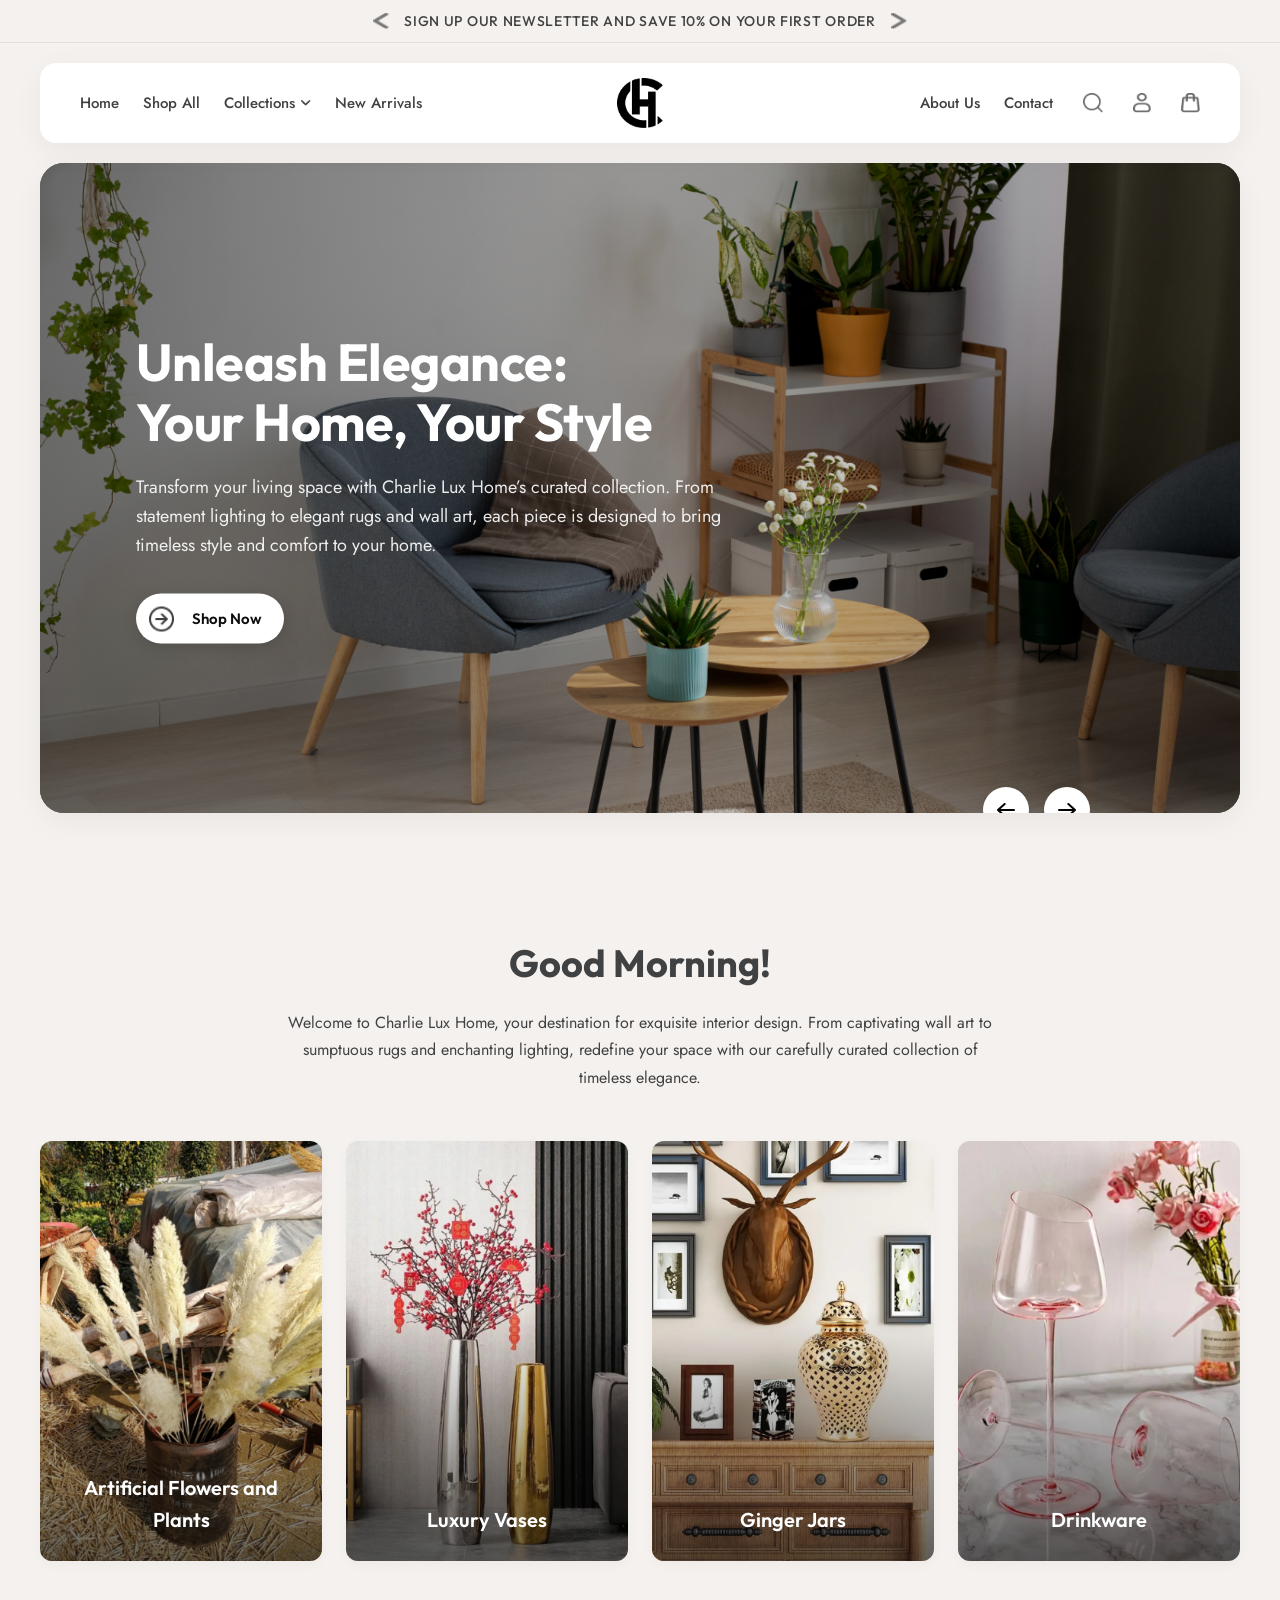
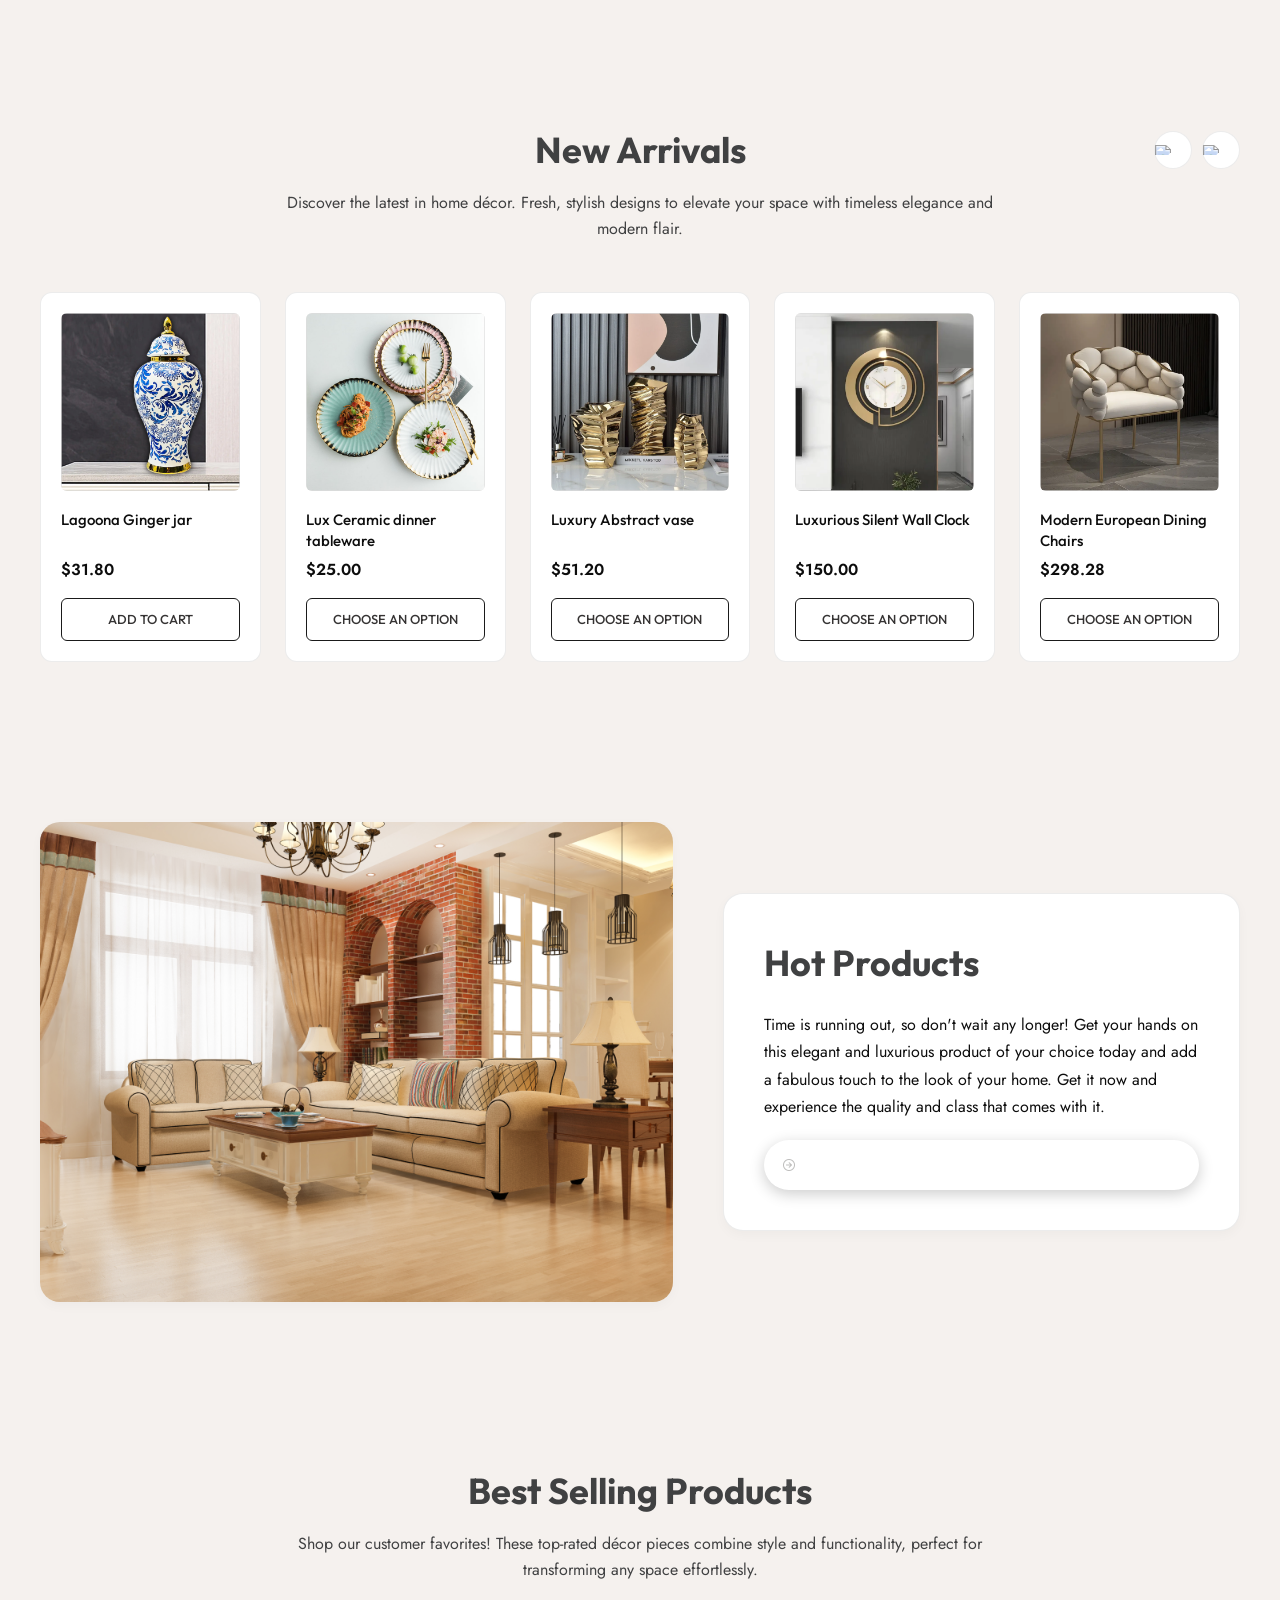
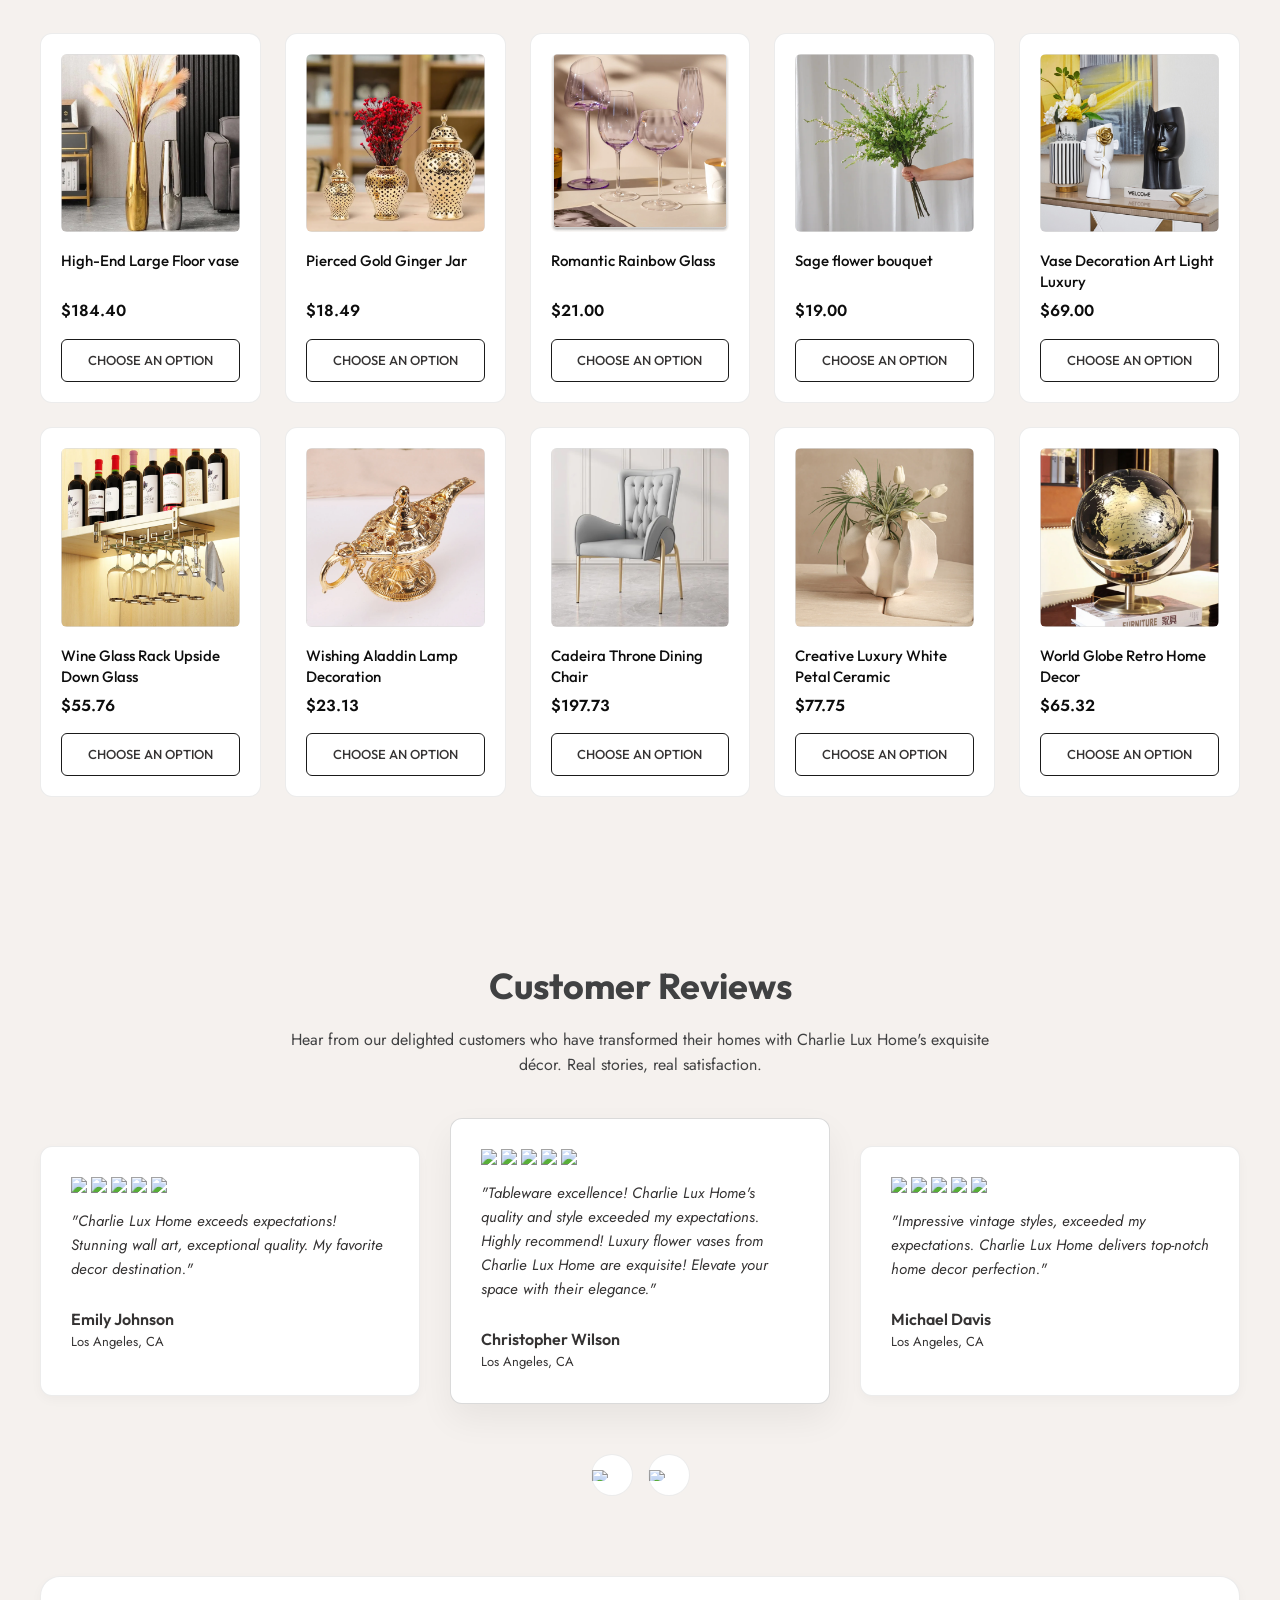
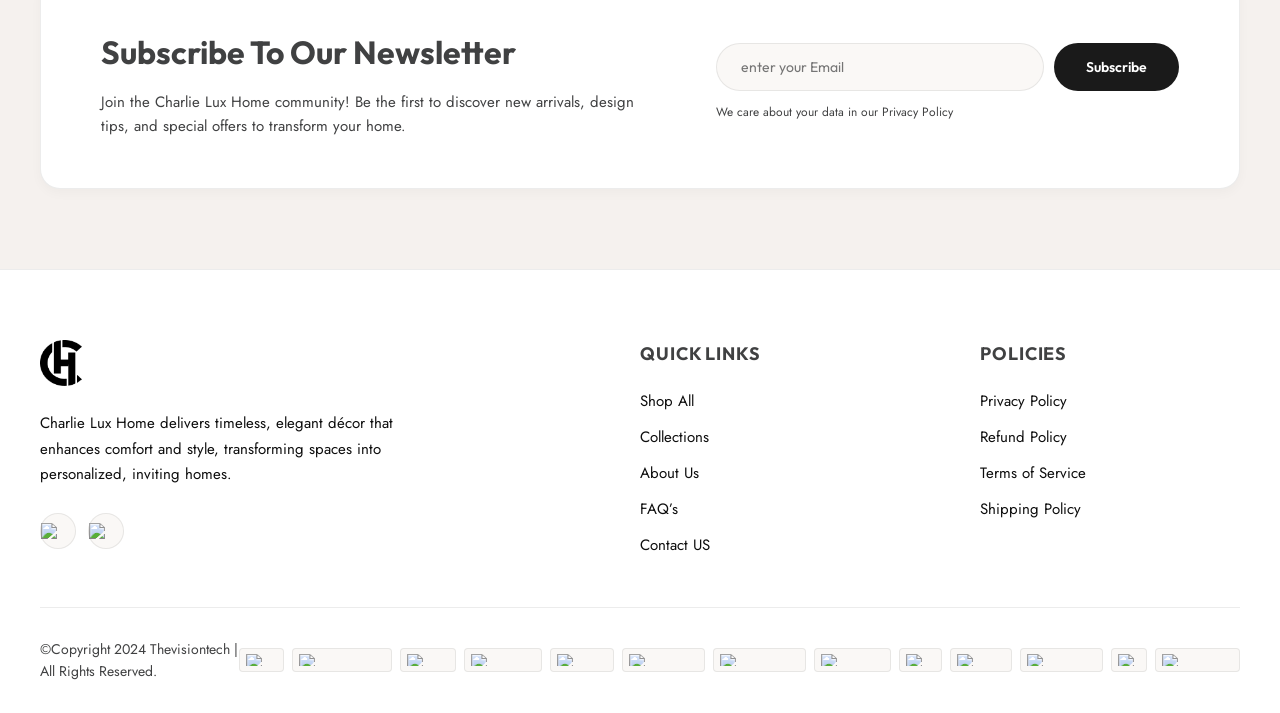
==== index.html @ 60080d9c "rename homepage.html to index.html" ====
<!DOCTYPE html>
<html lang="en">
<head>
  <meta charset="UTF-8">
  <meta name="viewport" content="width=device-width, initial-scale=1.0">
  <meta name="description" content="Charlie Lux Home - Timeless, elegant home decor to enhance your comfort and style.">
  <title>Charlie Lux Home | Timeless & Elegant Decor</title>
  <link rel="stylesheet" href="styles.css">
</head>
<body>

<div class="homepage-1">
  
  <!-- 1. Announcement Bar -->
  <div class="announcement-bar-462" id="announcement-bar">
    <div class="row-463">
      <img src="images/left.png" class="vector-464" alt="Left Arrow" />
      <p class="text-465"><span class="text-rgb-64-65-66">Sign up our newsletter and save 10% on your first order</span></p>
      <img src="images/right.png" class="vector-466" alt="Right Arrow" />
    </div>
  </div>

  <!-- 2. Header Navigation -->
  <header class="header-434" id="main-header">
    <div class="row-436">
      
      <!-- Mobile menu toggle button -->
      <div class="mobile-menu-toggle">☰</div>

      <!-- Left Navigation Menu -->
      <nav class="navigation-437">
        <p class="text-438"><span class="text-rgb-64-65-66">Home</span></p>
        <p class="text-439"><span class="text-rgb-64-65-66">Shop All</span></p>
        <div class="locator-440">
          <p class="text-441"><span class="text-rgb-64-65-66">Collections</span></p>
          <img src="images/down.png" class="vector-442" alt="Dropdown Arrow" />
        </div>
        <p class="text-443"><span class="text-rgb-64-65-66">New Arrivals</span></p>
      </nav>

      <!-- Center Logo -->
      <div class="logo-444">
        <img src="images/Logo.png" class="vector-logo" alt="Charlie Lux Home Logo" />
      </div>

      <!-- Right Navigation & Icons -->
      <div class="header-right-450">
        <nav class="navigation-459">
          <p class="text-461"><span class="text-rgb-64-65-66">About Us</span></p>
          <p class="text-460"><span class="text-rgb-64-65-66">Contact</span></p>
        </nav>
        <div class="search-451">
          <img src="images/Search.png" class="vector-stroke-452" alt="Search" />
        </div>
        <div class="account-453">
          <img src="images/account.png" class="vector-454" alt="Account" />
        </div>
        <div class="cart-456">
          <img src="images/Cart.png" class="vector-457" alt="Cart" />
        </div>
      </div>
      
    </div>
  </header>

  <!-- 3. Slideshow / Hero Banner -->
  <section class="slideshow-406" id="hero-banner">
    <div class="carousel-track">
      
      <!-- Slide 1 -->
      <div class="carousel-slide active">
        <img src="images/node-408.png" class="node-408" alt="Interior Design with Photo Frames and Nice Chairs" />
        <div class="node-409"></div>
        <div class="heading-421">
          <h1 class="text-422"><span class="text-white">Unleash Elegance:<br>Your Home, Your Style</span></h1>
          <p class="text-423"><span class="text-white">Transform your living space with Charlie Lux Home’s curated collection. From statement lighting to elegant rugs and wall art, each piece is designed to bring timeless style and comfort to your home.</span></p>
          <div class="property-1-default">
            <div class="group-4-426">
              <div class="group-3-429">
                <img src="images/circular-arrow.png" alt="Arrow" />
              </div>
              <span class="btn-text">Shop Now</span>
            </div>
          </div>
        </div>
      </div>

      <!-- Slide 2 -->
      <div class="carousel-slide">
        <img src="images/untitled-2-483.png" class="node-408" alt="Luxurious Drinkware Collection" />
        <div class="node-409"></div>
        <div class="heading-421">
          <h1 class="text-422"><span class="text-white">Elevate Every Sip:<br>Luxurious Drinkware Collection</span></h1>
          <p class="text-423"><span class="text-white">Discover our stunning glassware collection, designed to add a touch of sophistication to any occasion. Perfect for entertaining or everyday indulgence, make every moment unforgettable with our polished, elegant pieces.</span></p>
          <div class="property-1-default">
            <div class="group-4-426">
              <div class="group-3-429">
                <img src="images/circular-arrow.png" alt="Arrow" />
              </div>
              <span class="btn-text">Shop Now</span>
            </div>
          </div>
        </div>
      </div>

      <!-- Slide 3 -->
      <div class="carousel-slide">
        <img src="images/untitled-1-498.png" class="node-408" alt="Raising Homes, Exceeding Expectations" />
        <div class="node-409"></div>
        <div class="heading-421">
          <h1 class="text-422"><span class="text-white">Raising Homes,<br>Exceeding Expectations</span></h1>
          <p class="text-423"><span class="text-white">At Charlie Lux Home, we offer more than just décor. Our curated pieces bring elegance, comfort, and style to every corner of your home, elevating spaces beyond expectations.</span></p>
          <div class="property-1-default">
            <div class="group-4-426">
              <div class="group-3-429">
                <img src="images/circular-arrow.png" alt="Arrow" />
              </div>
              <span class="btn-text">Shop Now</span>
            </div>
          </div>
        </div>
      </div>

    </div>

    <!-- Navigation Arrows -->
    <div class="arrows-410">
      <div class="left-arrow-411" id="hero-prev">
        <img src="images/left-arrow.svg" alt="Previous Slide" />
      </div>
      <div class="right-arrow-416" id="hero-next">
        <img src="images/right-arrow.svg" alt="Next Slide" />
      </div>
    </div>
  </section>

  <!-- 4. Welcome Section & Categories Grid -->
  <section class="welcome-381" id="categories">
    <div class="heading-403">
      <h2 class="text-404"><span class="text-rgb-64-65-66">Good Morning!</span></h2>
      <p class="text-405"><span class="text-rgb-64-65-66">Welcome to Charlie Lux Home, your destination for exquisite interior design. From captivating wall art to sumptuous rugs and enchanting lighting, redefine your space with our carefully curated collection of timeless elegance.</span></p>
    </div>
    
    <div class="row-382">
      <!-- Category 1 -->
      <div class="collection-1-383">
        <div class="image-384">
          <img src="images/1807489815372-385.png" class="1807489815372-385" alt="Artificial Flowers and Plants" />
          <div class="1807489815372-386"></div>
        </div>
        <p class="text-387"><span class="text-white">Artificial Flowers and Plants</span></p>
      </div>
      
      <!-- Category 2 -->
      <div class="collection-2-388">
        <div class="image-389">
          <img src="images/node-390.png" class="node-390" alt="Luxury Vases" />
          <div class="1807489815372-391"></div>
        </div>
        <p class="text-392"><span class="text-white">Luxury Vases</span></p>
      </div>
      
      <!-- Category 3 -->
      <div class="collection-3-393">
        <div class="image-394">
          <img src="images/node-395.png" class="node-395" alt="Ginger Jars" />
          <div class="1807489815372-396"></div>
        </div>
        <p class="text-397"><span class="text-white">Ginger Jars</span></p>
      </div>
      
      <!-- Category 4 -->
      <div class="collection-4-398">
        <div class="image-399">
          <img src="images/node-400.png" class="node-400" alt="Drinkware" />
          <div class="1807489815372-401"></div>
        </div>
        <p class="text-402"><span class="text-white">Drinkware</span></p>
      </div>
    </div>
  </section>

  <!-- 5. New Arrivals Section -->
  <section class="featured-collections-320" id="new-arrivals">
    <div class="heading-378">
      <h2 class="text-379"><span class="text-rgb-64-65-66">New Arrivals</span></h2>
      <p class="text-380"><span class="text-rgb-64-65-66">Discover the latest in home décor. Fresh, stylish designs to elevate your space with timeless elegance and modern flair.</span></p>
    </div>
    
    <div class="arrows-367">
      <div class="left-arrow-368">
        <img src="images/vector-371.svg" class="vector-371" alt="Prev" />
      </div>
      <div class="right-arrow-373">
        <img src="images/vector-376.svg" class="vector-376" alt="Next" />
      </div>
    </div>

    <div class="row-321">
      <!-- Product 1 -->
      <div class="products-1-322">
        <div class="image-324">
          <img src="images/node-325.png" class="node-325" alt="Lagoona Ginger jar" />
        </div>
        <div class="prod-details">
          <p class="text-326"><span class="text-rgb-13-13-13">Lagoona Ginger jar</span></p>
          <p class="text-327"><span class="text-rgb-13-13-13">$31.80</span></p>
        </div>
        <div class="view-all-button-328">
          <p class="text-330"><span class="text-rgb-53-51-51">Add To Cart</span></p>
        </div>
      </div>

      <!-- Product 2 -->
      <div class="products-2-331">
        <div class="image-333">
          <img src="images/node-334.png" class="node-334" alt="Lux Ceramic dinner tableware" />
        </div>
        <div class="prod-details">
          <p class="text-335"><span class="text-rgb-13-13-13">Lux Ceramic dinner tableware</span></p>
          <p class="text-336"><span class="text-rgb-13-13-13">$25.00</span></p>
        </div>
        <div class="view-all-button-337">
          <p class="text-339"><span class="text-rgb-53-51-51">Choose an option</span></p>
        </div>
      </div>

      <!-- Product 3 -->
      <div class="products-3-340">
        <div class="image-342">
          <img src="images/node-343.png" class="node-343" alt="Luxury Abstract vase" />
        </div>
        <div class="prod-details">
          <p class="text-344"><span class="text-rgb-13-13-13">Luxury Abstract vase</span></p>
          <p class="text-345"><span class="text-rgb-13-13-13">$51.20</span></p>
        </div>
        <div class="view-all-button-346">
          <p class="text-348"><span class="text-rgb-53-51-51">Choose an option</span></p>
        </div>
      </div>

      <!-- Product 4 -->
      <div class="products-4-349">
        <div class="image-351">
          <img src="images/node-352.png" class="node-352" alt="Luxurious Silent Wall Clock" />
        </div>
        <div class="prod-details">
          <p class="text-353"><span class="text-rgb-13-13-13">Luxurious Silent Wall Clock</span></p>
          <p class="text-354"><span class="text-rgb-13-13-13">$150.00</span></p>
        </div>
        <div class="view-all-button-355">
          <p class="text-357"><span class="text-rgb-53-51-51">Choose an option</span></p>
        </div>
      </div>

      <!-- Product 5 -->
      <div class="products-5-358">
        <div class="image-360">
          <img src="images/node-361.png" class="node-361" alt="Modern European Dining Chairs" />
        </div>
        <div class="prod-details">
          <p class="text-362"><span class="text-rgb-13-13-13">Modern European Dining Chairs</span></p>
          <p class="text-363"><span class="text-rgb-13-13-13">$298.28</span></p>
        </div>
        <div class="view-all-button-364">
          <p class="text-366"><span class="text-rgb-53-51-51">Choose an option</span></p>
        </div>
      </div>
    </div>
  </section>

  <!-- 6. Hot Products Section -->
  <section class="hot-products-302" id="hot-products">
    <div class="mask-group-303">
      <img src="images/node-304.png" class="node-304" alt="Modern Dining Room Living Room with Retro Armchair" />
    </div>
    <div class="text-305">
      <div class="row-307">
        <h2 class="text-309"><span class="text-rgb-64-65-66">Hot Products</span></h2>
        <p class="text-308"><span class="text-black">Time is running out, so don't wait any longer! Get your hands on this elegant and luxurious product of your choice today and add a fabulous touch to the look of your home. Get it now and experience the quality and class that comes with it.</span></p>
        <div class="property-1-default">
          <div class="group-4-312">
            <div class="group-3-315">
              <img src="images/circular-arrow.png" alt="Arrow" />
            </div>
            <span class="btn-text">Buy Now</span>
          </div>
        </div>
      </div>
    </div>
  </section>

  <!-- 7. Best Selling Products Section -->
  <section class="featured-collections-207" id="best-sellers">
    <div class="heading-299">
      <h2 class="text-300"><span class="text-rgb-64-65-66">Best Selling Products</span></h2>
      <p class="text-301"><span class="text-rgb-64-65-66">Shop our customer favorites! These top-rated décor pieces combine style and functionality, perfect for transforming any space effortlessly.</span></p>
    </div>
    
    <div class="row-208">
      <!-- Product 1 -->
      <div class="products-1-209">
        <div class="image-211">
          <img src="images/node-212.png" class="node-212" alt="High-End Large Floor vase" />
        </div>
        <div class="prod-details">
          <p class="text-213"><span class="text-rgb-13-13-13">High-End Large Floor vase</span></p>
          <p class="text-214"><span class="text-rgb-13-13-13">$184.40</span></p>
        </div>
        <div class="view-all-button-215">
          <p class="text-217"><span class="text-rgb-53-51-51">Choose an option</span></p>
        </div>
      </div>

      <!-- Product 2 -->
      <div class="products-2-218">
        <div class="image-220">
          <img src="images/node-221.png" class="node-221" alt="Pierced Gold Ginger Jar" />
        </div>
        <div class="prod-details">
          <p class="text-222"><span class="text-rgb-13-13-13">Pierced Gold Ginger Jar</span></p>
          <p class="text-223"><span class="text-rgb-13-13-13">$18.49</span></p>
        </div>
        <div class="view-all-button-224">
          <p class="text-226"><span class="text-rgb-53-51-51">Choose an option</span></p>
        </div>
      </div>

      <!-- Product 3 -->
      <div class="products-3-227">
        <div class="image-229">
          <img src="images/node-230.png" class="node-230" alt="Romantic Rainbow Glass" />
        </div>
        <div class="prod-details">
          <p class="text-231"><span class="text-rgb-13-13-13">Romantic Rainbow Glass</span></p>
          <p class="text-232"><span class="text-rgb-13-13-13">$21.00</span></p>
        </div>
        <div class="view-all-button-233">
          <p class="text-235"><span class="text-rgb-53-51-51">Choose an option</span></p>
        </div>
      </div>

      <!-- Product 4 -->
      <div class="products-4-236">
        <div class="image-238">
          <img src="images/node-239.png" class="node-239" alt="Sage flower bouquet" />
        </div>
        <div class="prod-details">
          <p class="text-240"><span class="text-rgb-13-13-13">Sage flower bouquet</span></p>
          <p class="text-241"><span class="text-rgb-13-13-13">$19.00</span></p>
        </div>
        <div class="view-all-button-242">
          <p class="text-244"><span class="text-rgb-53-51-51">Choose an option</span></p>
        </div>
      </div>

      <!-- Product 5 -->
      <div class="products-5-245">
        <div class="image-247">
          <img src="images/2919796450014-248.png" class="2919796450014-248" alt="Vase Decoration Art Light Luxury" />
        </div>
        <div class="prod-details">
          <p class="text-249"><span class="text-rgb-13-13-13">Vase Decoration Art Light Luxury</span></p>
          <p class="text-250"><span class="text-rgb-13-13-13">$69.00</span></p>
        </div>
        <div class="view-all-button-251">
          <p class="text-253"><span class="text-rgb-53-51-51">Choose an option</span></p>
        </div>
      </div>

      <!-- Product 6 -->
      <div class="products-6-254">
        <div class="image-256">
          <img src="images/node-257.png" class="node-257" alt="Wine Glass Rack Upside Down Glass" />
        </div>
        <div class="prod-details">
          <p class="text-258"><span class="text-rgb-13-13-13">Wine Glass Rack Upside Down Glass</span></p>
          <p class="text-259"><span class="text-rgb-13-13-13">$55.76</span></p>
        </div>
        <div class="view-all-button-260">
          <p class="text-262"><span class="text-rgb-53-51-51">Choose an option</span></p>
        </div>
      </div>

      <!-- Product 7 -->
      <div class="products-7-263">
        <div class="image-265">
          <img src="images/node-266.png" class="node-266" alt="Wishing Aladdin Lamp Decoration" />
        </div>
        <div class="prod-details">
          <p class="text-267"><span class="text-rgb-13-13-13">Wishing Aladdin Lamp Decoration</span></p>
          <p class="text-268"><span class="text-rgb-13-13-13">$23.13</span></p>
        </div>
        <div class="view-all-button-269">
          <p class="text-271"><span class="text-rgb-53-51-51">Choose an option</span></p>
        </div>
      </div>

      <!-- Product 8 -->
      <div class="products-8-272">
        <div class="image-274">
          <img src="images/node-275.png" class="node-275" alt="Cadeira Throne Dining Chair" />
        </div>
        <div class="prod-details">
          <p class="text-276"><span class="text-rgb-13-13-13">Cadeira Throne Dining Chair</span></p>
          <p class="text-277"><span class="text-rgb-13-13-13">$197.73</span></p>
        </div>
        <div class="view-all-button-278">
          <p class="text-280"><span class="text-rgb-53-51-51">Choose an option</span></p>
        </div>
      </div>

      <!-- Product 9 -->
      <div class="products-9-281">
        <div class="image-283">
          <img src="images/node-284.png" class="node-284" alt="Creative Luxury White Petal Ceramic" />
        </div>
        <div class="prod-details">
          <p class="text-285"><span class="text-rgb-13-13-13">Creative Luxury White Petal Ceramic</span></p>
          <p class="text-286"><span class="text-rgb-13-13-13">$77.75</span></p>
        </div>
        <div class="view-all-button-287">
          <p class="text-289"><span class="text-rgb-53-51-51">Choose an option</span></p>
        </div>
      </div>

      <!-- Product 10 -->
      <div class="products-10-290">
        <div class="image-292">
          <img src="images/node-293.png" class="node-293" alt="World Globe Retro Home Decor" />
        </div>
        <div class="prod-details">
          <p class="text-294"><span class="text-rgb-13-13-13">World Globe Retro Home Decor</span></p>
          <p class="text-295"><span class="text-rgb-13-13-13">$65.32</span></p>
        </div>
        <div class="view-all-button-296">
          <p class="text-298"><span class="text-rgb-53-51-51">Choose an option</span></p>
        </div>
      </div>
    </div>
  </section>

  <!-- 8. Customer Reviews Section -->
  <section class="reviews-150" id="reviews">
    <div class="heading-204">
      <h2 class="text-205"><span class="text-rgb-64-65-66">Customer Reviews</span></h2>
      <p class="text-206"><span class="text-rgb-64-65-66">Hear from our delighted customers who have transformed their homes with Charlie Lux Home's exquisite décor. Real stories, real satisfaction.</span></p>
    </div>
    
    <div class="row-151">
      <!-- Review 1 -->
      <div class="review-1-152">
        <div class="content-154">
          <div class="star-159">
            <img src="images/vector-160.svg" class="vector-160" alt="Star" />
            <img src="images/vector-161.svg" class="vector-161" alt="Star" />
            <img src="images/vector-162.svg" class="vector-162" alt="Star" />
            <img src="images/vector-163.svg" class="vector-163" alt="Star" />
            <img src="images/vector-164.svg" class="vector-164" alt="Star" />
          </div>
          <p class="text-158"><span class="text-rgb-53-51-51">"Charlie Lux Home exceeds expectations! Stunning wall art, exceptional quality. My favorite decor destination."</span></p>
          <div class="author-155">
            <p class="text-156"><span class="text-rgb-53-51-51">Emily Johnson</span></p>
            <p class="text-157"><span class="text-rgb-53-51-51">Los Angeles, CA</span></p>
          </div>
        </div>
      </div>

      <!-- Review 2 (Middle Featured Review Card) -->
      <div class="review-2-179">
        <div class="content-181">
          <div class="star-187">
            <img src="images/vector-188.svg" class="vector-188" alt="Star" />
            <img src="images/vector-189.svg" class="vector-189" alt="Star" />
            <img src="images/vector-190.svg" class="vector-190" alt="Star" />
            <img src="images/vector-191.svg" class="vector-191" alt="Star" />
            <img src="images/vector-192.svg" class="vector-192" alt="Star" />
          </div>
          <p class="text-182"><span class="text-rgb-53-51-51">"Tableware excellence! Charlie Lux Home's quality and style exceeded my expectations. Highly recommend! Luxury flower vases from Charlie Lux Home are exquisite! Elevate your space with their elegance."</span></p>
          <div class="author-184">
            <p class="text-185"><span class="text-rgb-53-51-51">Christopher Wilson</span></p>
            <p class="text-186"><span class="text-rgb-53-51-51">Los Angeles, CA</span></p>
          </div>
        </div>
      </div>

      <!-- Review 3 -->
      <div class="review-3-165">
        <div class="content-167">
          <div class="star-172">
            <img src="images/vector-173.svg" class="vector-173" alt="Star" />
            <img src="images/vector-174.svg" class="vector-174" alt="Star" />
            <img src="images/vector-175.svg" class="vector-175" alt="Star" />
            <img src="images/vector-176.svg" class="vector-176" alt="Star" />
            <img src="images/vector-177.svg" class="vector-177" alt="Star" />
          </div>
          <p class="text-171"><span class="text-rgb-53-51-51">"Impressive vintage styles, exceeded my expectations. Charlie Lux Home delivers top-notch home decor perfection."</span></p>
          <div class="author-168">
            <p class="text-169"><span class="text-rgb-53-51-51">Michael Davis</span></p>
            <p class="text-170"><span class="text-rgb-53-51-51">Los Angeles, CA</span></p>
          </div>
        </div>
      </div>
    </div>
    
    <div class="arrow-193">
      <div class="left-arrow-194">
        <img src="images/vector-197.svg" class="vector-197" alt="Prev" />
      </div>
      <div class="right-arrow-199">
        <img src="images/vector-202.svg" class="vector-202" alt="Next" />
      </div>
    </div>
  </section>

  <!-- 9. Newsletter Section -->
  <section class="newsletter-129" id="newsletter">
    <div class="subscrbe-131">
      <div class="text-132">
        <h2 class="text-133"><span class="text-rgb-64-65-66">Subscribe To Our Newsletter</span></h2>
        <p class="text-134"><span class="text-rgb-64-65-66">Join the Charlie Lux Home community! Be the first to discover new arrivals, design tips, and special offers to transform your home.</span></p>
      </div>
      <div class="email-135">
        <form class="email-135-inputs" action="#" method="POST" onsubmit="event.preventDefault(); alert('Subscribed successfully!');">
          <input type="email" placeholder="enter your Email" class="newsletter-input-field" required />
          <button type="submit" class="newsletter-submit-btn">Subscribe</button>
        </form>
        <p class="text-149"><span class="text-rgb-64-65-66">We care about your data in our Privacy Policy</span></p>
      </div>
    </div>
  </section>

  <!-- 10. Footer Section -->
  <footer class="footer-2" id="footer">
    
    <!-- Top Footer row -->
    <div class="row-95">
      
      <!-- Company Branding info -->
      <div class="company-111">
        <div class="logo-123">
          <img src="images/Logo.png" class="vector-logo" alt="Charlie Lux Home Logo" />
        </div>
        <p class="text-122"><span class="text-rgb-13-13-13">Charlie Lux Home delivers timeless, elegant décor that enhances comfort and style, transforming spaces into personalized, inviting homes.</span></p>
        <div class="social-media-112">
          <div class="facebook-113">
            <img src="images/vector-115.svg" class="vector-115" alt="Facebook" />
          </div>
          <div class="instagram-116">
            <img src="images/vector-119.svg" class="vector-119" alt="Instagram" />
          </div>
        </div>
      </div>
      
      <!-- Quick Links Column -->
      <div class="quick-links-96">
        <h3 class="text-103"><span class="text-rgb-64-65-66">Quick Links</span></h3>
        <div class="links-97">
          <p class="text-98"><span class="text-rgb-13-13-13">Shop All</span></p>
          <p class="text-99"><span class="text-rgb-13-13-13">Collections</span></p>
          <p class="text-100"><span class="text-rgb-13-13-13">About Us</span></p>
          <p class="text-101"><span class="text-rgb-13-13-13">FAQ’s</span></p>
          <p class="text-102"><span class="text-rgb-13-13-13">Contact US</span></p>
        </div>
      </div>
      
      <!-- Policies Column -->
      <div class="policies-104">
        <h3 class="text-110"><span class="text-rgb-64-65-66">Policies</span></h3>
        <div class="links-105">
          <p class="text-106"><span class="text-rgb-13-13-13">Privacy Policy</span></p>
          <p class="text-107"><span class="text-rgb-13-13-13">Refund Policy</span></p>
          <p class="text-108"><span class="text-rgb-13-13-13">Terms of Service</span></p>
          <p class="text-109"><span class="text-rgb-13-13-13">Shipping Policy</span></p>
        </div>
      </div>
      
    </div>
    
    <!-- Bottom footer row (copyright & payment methods) -->
    <div class="footer-bottom-4">
      <p class="text-6"><span class="text-rgb-64-65-66">©Copyright 2024 Thevisiontech | All Rights Reserved.</span></p>
      
      <div class="payment-7">
        <div class="frame-8">
          <img src="images/vector-10.svg" class="vector-10" alt="Visa" />
        </div>
        <div class="frame-13">
          <img src="images/vector-14.svg" class="vector-14" alt="MasterCard" />
        </div>
        <div class="frame-24">
          <img src="images/vector-25.svg" class="vector-25" alt="Amex" />
        </div>
        <div class="frame-28">
          <img src="images/vector-30.svg" class="vector-30" alt="Discover" />
        </div>
        <div class="frame-34">
          <img src="images/vector-35.svg" class="vector-35" alt="PayPal" />
        </div>
        <div class="frame-43">
          <img src="images/vector-44.svg" class="vector-44" alt="ApplePay" />
        </div>
        <div class="frame-53">
          <img src="images/vector-54.svg" class="vector-54" alt="GooglePay" />
        </div>
        <div class="frame-61">
          <img src="images/vector-64.svg" class="vector-64" alt="ShopPay" />
        </div>
        <div class="frame-70">
          <img src="images/vector-71.svg" class="vector-71" alt="JCB" />
        </div>
        <div class="frame-76">
          <img src="images/vector-77.svg" class="vector-77" alt="Diners" />
        </div>
        <div class="frame-82">
          <img src="images/vector-83.svg" class="vector-83" alt="UnionPay" />
        </div>
        <div class="frame-86">
          <img src="images/vector-88.svg" class="vector-88" alt="Elo" />
        </div>
        <div class="frame-91">
          <img src="images/vector-92.svg" class="vector-92" alt="Hipercard" />
        </div>
      </div>
    </div>
    
  </footer>

</div>

<script>
  document.addEventListener('DOMContentLoaded', () => {
    // Hero Slideshow Carousel
    const slides = document.querySelectorAll('.carousel-slide');
    const prevBtn = document.getElementById('hero-prev');
    const nextBtn = document.getElementById('hero-next');
    let currentSlide = 0;
    let autoPlayInterval;

    function showSlide(index) {
      slides.forEach((slide, i) => {
        if (i === index) {
          slide.classList.add('active');
        } else {
          slide.classList.remove('active');
        }
      });
      currentSlide = index;
    }

    function nextSlide() {
      const nextIndex = (currentSlide + 1) % slides.length;
      showSlide(nextIndex);
    }

    function prevSlide() {
      const prevIndex = (currentSlide - 1 + slides.length) % slides.length;
      showSlide(prevIndex);
    }

    if (prevBtn && nextBtn && slides.length > 0) {
      prevBtn.addEventListener('click', () => {
        prevSlide();
        resetAutoplay();
      });

      nextBtn.addEventListener('click', () => {
        nextSlide();
        resetAutoplay();
      });

      function startAutoplay() {
        autoPlayInterval = setInterval(nextSlide, 6000);
      }

      function resetAutoplay() {
        clearInterval(autoPlayInterval);
        startAutoplay();
      }

      // Initialize
      showSlide(0);
      startAutoplay();
    }
  });
</script>

</body>
</html>
---- styles.css ----
/* ==========================================================================
   Charlie Lux Home - Stylesheet
   ========================================================================== */

/* Load fonts from Google Fonts */
@import url('https://fonts.googleapis.com/css2?family=Jost:wght@300;400;500;600;700&family=Outfit:wght@300;400;500;600;700;800&family=Poppins:wght@300;400;500;600;700&display=swap');

:root {
  /* Fonts */
  --font-jost: "Jost", sans-serif;
  --font-outfit: "Outfit", sans-serif;
  --font-poppins: "Poppins", sans-serif;
  
  /* Color Palette */
  --color-bg: #F5F1EE;          /* Warm neutral beige page background */
  --color-card-bg: #FFFFFF;     /* White card backgrounds */
  --color-charcoal: #404142;    /* Dark gray for body text */
  --color-black: #0D0D0D;       /* Pure dark for main headings */
  --color-muted: #646566;       /* Gray for subheadings and secondary info */
  --color-accent: #1A1A1A;      /* Primary interactive elements color */
  --color-gold: #F4B804;        /* Star rating gold */
  
  /* Borders and Shadows */
  --border-radius-sm: 6px;
  --border-radius-md: 12px;
  --border-radius-lg: 20px;
  --box-shadow-subtle: 0 4px 12px rgba(0, 0, 0, 0.03);
  --box-shadow-hover: 0 12px 30px rgba(0, 0, 0, 0.08);
  --border-color: rgba(13, 13, 13, 0.08);
  
  /* Transitions */
  --transition-smooth: all 0.3s cubic-bezier(0.25, 0.8, 0.25, 1);
}

/* CSS Reset */
* {
  margin: 0;
  padding: 0;
  box-sizing: border-box;
}

body {
  width: 100%;
  min-height: 100vh;
  background-color: var(--color-bg);
  color: var(--color-charcoal);
  font-family: var(--font-outfit);
  overflow-x: hidden;
  line-height: 1.6;
  -webkit-font-smoothing: antialiased;
}

img {
  max-width: 100%;
  height: auto;
  display: block;
}

a {
  text-decoration: none;
  color: inherit;
  transition: var(--transition-smooth);
}

button, input {
  font-family: inherit;
  outline: none;
}

/* Typography Helper Classes */
.text-white { color: #FFFFFF; }
.text-black { color: var(--color-black); }
.text-rgb-64-65-66 { color: var(--color-charcoal); }
.text-rgb-13-13-13 { color: var(--color-black); }
.text-rgb-53-51-51 { color: #353333; }

/* Base Layout Wrapper */
.homepage-1 {
  width: 100%;
  display: flex;
  flex-direction: column;
}

/* ==========================================================================
   1. Announcement Bar
   ========================================================================== */
.announcement-bar-462 {
  background-color: var(--color-white);
  padding: 10px 20px;
  border-bottom: 1px solid var(--border-color);
}

.announcement-bar-462 .row-463 {
  max-width: 1440px;
  margin: 0 auto;
  display: flex;
  justify-content: center;
  align-items: center;
  gap: 15px;
}

.announcement-bar-462 img {
  width: 16px;
  height: 16px;
  cursor: pointer;
  opacity: 0.7;
  transition: var(--transition-smooth);
}

.announcement-bar-462 img:hover {
  opacity: 1;
}

.text-465 {
  font-family: var(--font-outfit);
  font-weight: 500;
  font-size: 14px;
  letter-spacing: 0.05em;
  text-transform: uppercase;
  text-align: center;
}

/* ==========================================================================
   2. Header Navigation
   ========================================================================== */
.header-434 {
  background-color: var(--color-card-bg);
  position: sticky;
  top: 20px;
  z-index: 100;
  box-shadow: 0 8px 30px rgba(0, 0, 0, 0.05);
  padding: 15px 40px;
  width: calc(100% - 80px);
  max-width: 1500px;
  margin: 20px auto;
  border-radius: 16px;
  border: none;
}

.header-434 .row-436 {
  max-width: 1440px;
  margin: 0 auto;
  display: flex;
  justify-content: space-between;
  align-items: center;
}

/* Left Navigation */
.navigation-437 {
  display: flex;
  align-items: center;
  gap: 24px;
  flex: 1;
}

.navigation-437 p, .navigation-459 p {
  font-family: var(--font-jost);
  font-size: 15px;
  font-weight: 500;
  color: var(--color-charcoal);
  cursor: pointer;
  position: relative;
  padding: 5px 0;
}

.navigation-437 p::after, .navigation-459 p::after {
  content: '';
  position: absolute;
  bottom: 0;
  left: 0;
  width: 0;
  height: 2px;
  background-color: var(--color-accent);
  transition: var(--transition-smooth);
}

.navigation-437 p:hover::after, .navigation-459 p:hover::after {
  width: 100%;
}

.locator-440 {
  display: flex;
  align-items: center;
  gap: 6px;
}

.locator-440 img {
  width: 10px;
  height: 6px;
}

/* Center Logo */
.logo-444 {
  display: flex;
  align-items: center;
  justify-content: center;
  flex: 1;
}

.logo-444 .vector-logo {
  height: 50px;
  width: auto;
  object-fit: contain;
}

/* Right Navigation & Icons */
.header-right-450 {
  display: flex;
  align-items: center;
  justify-content: flex-end;
  gap: 30px;
  flex: 1;
}

.navigation-459 {
  display: flex;
  align-items: center;
  gap: 24px;
}

.search-451, .account-453, .cart-456 {
  display: flex;
  align-items: center;
  cursor: pointer;
  transition: var(--transition-smooth);
}

.search-451 img, .account-453 img, .cart-456 img {
  height: 20px;
  opacity: 0.8;
  transition: var(--transition-smooth);
}

.search-451:hover img, .account-453:hover img, .cart-456:hover img {
  opacity: 1;
  transform: scale(1.08);
}

/* Mobile Toggle (hidden on desktop) */
.mobile-menu-toggle {
  display: none;
  font-size: 24px;
  cursor: pointer;
}

/* ==========================================================================
   3. Slideshow / Hero Banner
   ========================================================================== */
.slideshow-406 {
  width: calc(100% - 80px);
  max-width: 1500px;
  height: 650px;
  position: relative;
  background-color: var(--color-black);
  overflow: hidden;
  border-radius: 24px;
  margin: 0 auto 40px auto;
  box-shadow: 0 8px 30px rgba(0, 0, 0, 0.05);
}

.carousel-track {
  width: 100%;
  height: 100%;
  position: relative;
}

.carousel-slide {
  position: absolute;
  top: 0;
  left: 0;
  width: 100%;
  height: 100%;
  opacity: 0;
  visibility: hidden;
  transition: opacity 0.5s ease-in-out, visibility 0.5s ease-in-out;
  z-index: 1;
}

.carousel-slide.active {
  opacity: 1;
  visibility: visible;
  z-index: 2;
}

.carousel-slide img.node-408 {
  width: 100%;
  height: 100%;
  object-fit: cover;
  position: absolute;
  top: 0;
  left: 0;
}

/* Overlay Mask */
.carousel-slide .node-409 {
  position: absolute;
  top: 0;
  left: 0;
  width: 100%;
  height: 100%;
  background: linear-gradient(90deg, rgba(0,0,0,0.5) 0%, rgba(0,0,0,0.2) 60%, rgba(0,0,0,0.4) 100%);
  z-index: 2;
}

/* Banner Content */
.heading-421 {
  position: absolute;
  top: 50%;
  left: 8%;
  transform: translateY(-50%);
  z-index: 3;
  max-width: 620px;
  color: #FFFFFF;
}

.text-422 {
  font-family: var(--font-outfit);
  font-weight: 700;
  font-size: 52px;
  line-height: 1.15;
  margin-bottom: 20px;
  letter-spacing: -0.01em;
}

.text-423 {
  font-family: var(--font-jost);
  font-weight: 400;
  font-size: 18px;
  line-height: 1.6;
  opacity: 0.9;
  margin-bottom: 35px;
}

/* Primary Button Design */
.property-1-default {
  display: inline-block;
  cursor: pointer;
}

/* Shop Now Button (White theme, circular arrow on the left) */
.property-1-default .group-4-426 {
  background-color: var(--color-card-bg);
  color: var(--color-black);
  padding: 6px 22px 6px 6px;
  border-radius: 30px;
  font-family: var(--font-outfit);
  font-weight: 600;
  font-size: 15px;
  display: flex;
  align-items: center;
  gap: 12px;
  box-shadow: 0 4px 15px rgba(0, 0, 0, 0.15);
  transition: var(--transition-smooth);
}

.property-1-default .group-4-426:hover {
  background-color: var(--color-black);
  color: #FFFFFF;
  transform: translateY(-2px);
  box-shadow: 0 8px 20px rgba(0, 0, 0, 0.25);
}

.group-3-429 {
  width: 38px;
  height: 38px;
  border-radius: 50%;
  display: flex;
  align-items: center;
  justify-content: center;
  transition: var(--transition-smooth);
}

.property-1-default .group-4-426:hover .group-3-429 {
  background-color: var(--color-white);
}

.group-3-429 img {
  height: 25px;
  transition: var(--transition-smooth);
}

.property-1-default .group-4-426:hover .group-3-429 img {
  filter: invert(1);
}

/* Buy Now Button (Dark theme, circular arrow on the left) */
.property-1-default .group-4-312 {
  background-color: var(--color-dark);
  color: #FFFFFF;
  padding: 6px 22px 6px 6px;
  border-radius: 30px;
  font-family: var(--font-outfit);
  font-weight: 600;
  font-size: 15px;
  display: flex;
  align-items: center;
  gap: 12px;
  box-shadow: 0 4px 15px rgba(0, 0, 0, 0.2);
  transition: var(--transition-smooth);
}

.property-1-default .group-4-312:hover {
  background-color: var(--color-white);
  color: var(--color-dark);
  transform: translateY(-2px);
  box-shadow: 0 8px 20px rgba(0, 0, 0, 0.15);
}

.group-3-315 {
  width: 38px;
  height: 38px;
  border-radius: 50%;
  background-color: var(--color-white);
  display: flex;
  align-items: center;
  justify-content: center;
  transition: var(--transition-smooth);
}

.property-1-default .group-4-312:hover .group-3-315 {
  background-color: var(--color-dark);
}

.group-3-315 img {
  height: 12px;
  filter: invert(1);
  transition: var(--transition-smooth);
}

.property-1-default .group-4-312:hover .group-3-315 img {
  filter: none;
}

/* Hero Slideshow Arrows */
.arrows-410 {
  position: absolute;
  bottom: -20px;      /* distance from bottom */
  right: 150px;      /* distance from right */
  width: auto;
  height: auto;
  z-index: 100;

  display: flex;
  align-items: center;
  gap: 15px;
}

.left-arrow-411,
.right-arrow-416 {
  width: 46px;
  height: 46px;
  background-color: var(--color-card-bg);
  border-radius: 50%;
  display: flex;
  align-items: center;
  justify-content: center;
  cursor: pointer;
  box-shadow: 0 4px 12px rgba(0, 0, 0, 0.1);
  transition: var(--transition-smooth);
  pointer-events: auto;
}

/* Remove these offsets */
.left-arrow-411 {
  margin-left: 0;
}

.right-arrow-416 {
  margin-right: 0;
}

.left-arrow-411:hover,
.right-arrow-416:hover {
  background-color: var(--color-black);
  transform: scale(1.05);
}

.left-arrow-411 img,
.right-arrow-416 img {
  height: 14px;
  filter: invert(1);
  transition: var(--transition-smooth);
}

.left-arrow-411:hover img,
.right-arrow-416:hover img {
  filter: none;
}

/* ==========================================================================
   4. Welcome Section & Categories
   ========================================================================== */
.welcome-381 {
  max-width: 1440px;
  margin: 0 auto;
  padding: 80px 40px;
  width: 100%;
}

.heading-403 {
  text-align: center;
  max-width: 720px;
  margin: 0 auto 50px auto;
}

.text-404 {
  font-family: var(--font-outfit);
  font-weight: 700;
  font-size: 38px;
  color: var(--color-black);
  margin-bottom: 15px;
}

.text-405 {
  font-family: var(--font-jost);
  font-size: 16px;
  color: var(--color-muted);
  line-height: 1.7;
}

/* Categories Grid */
.row-382 {
  display: grid;
  grid-template-columns: repeat(4, 1fr);
  gap: 24px;
  width: 100%;
}

.collection-1-383, .collection-2-388, .collection-3-393, .collection-4-398 {
  position: relative;
  border-radius: var(--border-radius-md);
  overflow: hidden;
  height: 420px;
  cursor: pointer;
  box-shadow: var(--box-shadow-subtle);
  transition: var(--transition-smooth);
}

.collection-1-383:hover, .collection-2-388:hover, .collection-3-393:hover, .collection-4-398:hover {
  transform: translateY(-5px);
  box-shadow: var(--box-shadow-hover);
}

.image-384, .image-389, .image-394, .image-399 {
  width: 100%;
  height: 100%;
  position: relative;
}

.image-384 img, .image-389 img, .image-394 img, .image-399 img {
  width: 100%;
  height: 100%;
  object-fit: cover;
  transition: var(--transition-smooth);
}

.collection-1-383:hover img, .collection-2-388:hover img, .collection-3-393:hover img, .collection-4-398:hover img {
  transform: scale(1.05);
}

/* Overlay gradient for category card text legibility */
.image-384 div, .image-389 div, .image-394 div, .image-399 div {
  position: absolute;
  top: 0;
  left: 0;
  width: 100%;
  height: 100%;
  background: linear-gradient(180deg, rgba(0,0,0,0) 40%, rgba(0,0,0,0.6) 100%);
}

.text-387, .text-392, .text-397, .text-402 {
  position: absolute;
  bottom: 25px;
  left: 0;
  width: 100%;
  text-align: center;
  font-family: var(--font-outfit);
  font-weight: 600;
  font-size: 20px;
  z-index: 5;
  padding: 0 15px;
}

/* ==========================================================================
   5. General Product Card Design & Sections
   ========================================================================== */
.featured-collections-320, .featured-collections-207 {
  max-width: 1440px;
  margin: 0 auto;
  padding: 80px 40px;
  width: 100%;
  position: relative;
}

.heading-378, .heading-299 {
  text-align: center;
  max-width: 720px;
  margin: 0 auto 50px auto;
}

.text-379, .text-300 {
  font-family: var(--font-outfit);
  font-weight: 700;
  font-size: 36px;
  color: var(--color-black);
  margin-bottom: 12px;
}

.text-380, .text-301 {
  font-family: var(--font-jost);
  font-size: 16px;
  color: var(--color-muted);
}

/* Products Row & Grid layouts */
.row-321, .row-208 {
  display: grid;
  gap: 24px;
  width: 100%;
}

.row-321 {
  grid-template-columns: repeat(5, 1fr);
}

.row-208 {
  grid-template-columns: repeat(5, 1fr);
}

/* Product Card Styling */
[class^="products-"] {
  background-color: var(--color-card-bg);
  border-radius: var(--border-radius-md);
  border: 1px solid var(--border-color);
  padding: 20px;
  display: flex;
  flex-direction: column;
  justify-content: space-between;
  transition: var(--transition-smooth);
}

[class^="products-"]:hover {
  transform: translateY(-5px);
  box-shadow: var(--box-shadow-hover);
  border-color: rgba(13, 13, 13, 0.15);
}

.image-211, .image-220, .image-229, .image-238, .image-247, 
.image-256, .image-265, .image-274, .image-283, .image-292,
.image-324, .image-333, .image-342, .image-351, .image-360 {
  width: 100%;
  aspect-ratio: 1 / 1;
  display: flex;
  align-items: center;
  justify-content: center;
  margin-bottom: 18px;
  overflow: hidden;
  border-radius: var(--border-radius-sm);
  background-color: #FAF8F6;
}

[class^="products-"] img {
  max-height: 100%;
  width: auto;
  object-fit: contain;
  transition: var(--transition-smooth);
}

[class^="products-"]:hover img {
  transform: scale(1.05);
}

/* Title & Price */
.text-213, .text-222, .text-231, .text-240, .text-249,
.text-258, .text-267, .text-276, .text-285, .text-294,
.text-326, .text-335, .text-344, .text-353, .text-362 {
  font-family: var(--font-outfit);
  font-weight: 500;
  font-size: 15px;
  color: var(--color-black);
  margin-bottom: 6px;
  line-height: 1.4;
  height: 42px; /* Ensure 2 lines look balanced */
  display: -webkit-box;
  -webkit-line-clamp: 2;
  -webkit-box-orient: vertical;
  overflow: hidden;
}

.text-214, .text-223, .text-232, .text-241, .text-250,
.text-259, .text-268, .text-277, .text-286, .text-295,
.text-327, .text-336, .text-345, .text-354, .text-363 {
  font-family: var(--font-jost);
  font-weight: 600;
  font-size: 16px;
  color: var(--color-charcoal);
  margin-bottom: 15px;
}

/* Button styling inside cards */
.view-all-button-215, .view-all-button-224, .view-all-button-233, .view-all-button-242, 
.view-all-button-251, .view-all-button-260, .view-all-button-269, .view-all-button-278,
.view-all-button-287, .view-all-button-296, .view-all-button-328, .view-all-button-337,
.view-all-button-346, .view-all-button-355, .view-all-button-364 {
  width: 100%;
  cursor: pointer;
}

.view-all-button-215 p, .view-all-button-224 p, .view-all-button-233 p, .view-all-button-242 p,
.view-all-button-251 p, .view-all-button-260 p, .view-all-button-269 p, .view-all-button-278 p,
.view-all-button-287 p, .view-all-button-296 p, .view-all-button-328 p, .view-all-button-337 p,
.view-all-button-346 p, .view-all-button-355 p, .view-all-button-364 p {
  width: 100%;
  text-align: center;
  padding: 10px;
  font-family: var(--font-outfit);
  font-weight: 500;
  font-size: 13px;
  text-transform: uppercase;
  border-radius: var(--border-radius-sm);
  border: 1.5px solid var(--color-accent);
  background-color: transparent;
  color: var(--color-accent);
  transition: var(--transition-smooth);
}

[class^="products-"]:hover .view-all-button-215 p,
[class^="products-"]:hover .view-all-button-224 p,
[class^="products-"]:hover .view-all-button-233 p,
[class^="products-"]:hover .view-all-button-242 p,
[class^="products-"]:hover .view-all-button-251 p,
[class^="products-"]:hover .view-all-button-260 p,
[class^="products-"]:hover .view-all-button-269 p,
[class^="products-"]:hover .view-all-button-278 p,
[class^="products-"]:hover .view-all-button-287 p,
[class^="products-"]:hover .view-all-button-296 p,
[class^="products-"]:hover .view-all-button-328 p,
[class^="products-"]:hover .view-all-button-337 p,
[class^="products-"]:hover .view-all-button-346 p,
[class^="products-"]:hover .view-all-button-355 p,
[class^="products-"]:hover .view-all-button-364 p {
  background-color: var(--color-accent);
  color: #FFFFFF;
}

/* Slider Controls for New Arrivals */
.arrows-367 {
  position: absolute;
  top: 90px;
  right: 40px;
  display: flex;
  gap: 10px;
}

.arrows-367 .left-arrow-368, .arrows-367 .right-arrow-373 {
  width: 38px;
  height: 38px;
  border-radius: 50%;
  border: 1px solid var(--border-color);
  background-color: var(--color-card-bg);
  display: flex;
  align-items: center;
  justify-content: center;
  cursor: pointer;
  transition: var(--transition-smooth);
}

.arrows-367 .left-arrow-368:hover, .arrows-367 .right-arrow-373:hover {
  background-color: var(--color-accent);
  border-color: var(--color-accent);
}

.arrows-367 .left-arrow-368:hover img, .arrows-367 .right-arrow-373:hover img {
  filter: invert(1);
}

.arrows-367 img {
  height: 10px;
}

/* ==========================================================================
   6. Hot Products Section
   ========================================================================== */
.hot-products-302 {
  max-width: 1440px;
  margin: 0 auto;
  padding: 80px 40px;
  display: grid;
  grid-template-columns: 1.1fr 0.9fr;
  gap: 50px;
  align-items: center;
}

.mask-group-303 {
  width: 100%;
  height: 480px;
  overflow: hidden;
  border-radius: var(--border-radius-lg);
  box-shadow: var(--box-shadow-subtle);
}

.mask-group-303 img {
  width: 100%;
  height: 100%;
  object-fit: cover;
  transition: var(--transition-smooth);
}

.mask-group-303:hover img {
  transform: scale(1.03);
}

.text-305 {
  padding: 40px;
  background-color: var(--color-card-bg);
  border-radius: var(--border-radius-lg);
  border: 1px solid var(--border-color);
  box-shadow: var(--box-shadow-subtle);
}

.row-307 {
  display: flex;
  flex-direction: column;
  gap: 20px;
}

.text-309 {
  font-family: var(--font-outfit);
  font-weight: 700;
  font-size: 36px;
  color: var(--color-black);
}

.text-308 {
  font-family: var(--font-jost);
  font-size: 16px;
  color: var(--color-charcoal);
  line-height: 1.7;
}

/* ==========================================================================
   7. Customer Reviews
   ========================================================================== */
.reviews-150 {
  max-width: 1440px;
  margin: 0 auto;
  padding: 80px 40px;
  width: 100%;
  position: relative;
}

.heading-204 {
  text-align: center;
  max-width: 720px;
  margin: 0 auto 50px auto;
}

.text-205 {
  font-family: var(--font-outfit);
  font-weight: 700;
  font-size: 36px;
  color: var(--color-black);
  margin-bottom: 12px;
}

.text-206 {
  font-family: var(--font-jost);
  font-size: 16px;
  color: var(--color-muted);
}

.reviews-150 .row-151 {
  display: grid;
  grid-template-columns: repeat(3, 1fr);
  gap: 30px;
  align-items: center;
}

/* Review Cards */
.review-1-152, .review-3-165, .review-2-179 {
  background-color: var(--color-card-bg);
  border-radius: var(--border-radius-md);
  border: 1px solid var(--border-color);
  padding: 30px;
  min-height: 250px;
  display: flex;
  flex-direction: column;
  justify-content: space-between;
  box-shadow: var(--box-shadow-subtle);
  transition: var(--transition-smooth);
}

/* Elevate Middle Featured Review Card */
.review-2-179 {
  transform: translateY(-10px);
  border-color: rgba(13, 13, 13, 0.15);
  box-shadow: 0 15px 35px rgba(0,0,0,0.06);
}

.review-1-152:hover, .review-3-165:hover {
  transform: translateY(-5px);
  box-shadow: var(--box-shadow-hover);
}

.review-2-179:hover {
  transform: translateY(-15px);
  box-shadow: 0 20px 45px rgba(0,0,0,0.1);
}

.content-154, .content-167, .content-181 {
  display: flex;
  flex-direction: column;
  gap: 16px;
  height: 100%;
  justify-content: space-between;
}

.text-158, .text-171, .text-182, .text-183 {
  font-family: var(--font-jost);
  font-size: 15px;
  line-height: 1.6;
  color: var(--color-charcoal);
  font-style: italic;
}

/* Hide duplicate content nodes in review 2 */
.review-2-179 .text-183 {
  display: none;
}

.star-159, .star-172, .star-187 {
  display: flex;
  gap: 4px;
}

.star-159 img, .star-172 img, .star-187 img {
  width: 16px;
  height: 16px;
}

.author-155, .author-168, .author-184 {
  margin-top: 10px;
}

.text-156, .text-169, .text-185 {
  font-family: var(--font-outfit);
  font-weight: 600;
  font-size: 16px;
  color: var(--color-black);
}

.text-157, .text-170, .text-186 {
  font-family: var(--font-jost);
  font-size: 13px;
  color: var(--color-muted);
}

/* Review Navigation Arrows */
.reviews-150 .arrow-193 {
  display: flex;
  justify-content: center;
  gap: 15px;
  margin-top: 40px;
}

.left-arrow-194, .right-arrow-199 {
  width: 42px;
  height: 42px;
  border-radius: 50%;
  border: 1px solid var(--border-color);
  background-color: var(--color-card-bg);
  display: flex;
  align-items: center;
  justify-content: center;
  cursor: pointer;
  transition: var(--transition-smooth);
}

.left-arrow-194:hover, .right-arrow-199:hover {
  background-color: var(--color-accent);
  border-color: var(--color-accent);
}

.left-arrow-194:hover img, .right-arrow-199:hover img {
  filter: invert(1);
}

.left-arrow-194 img, .right-arrow-199 img {
  height: 11px;
}

/* ==========================================================================
   8. Newsletter Subscription Card
   ========================================================================== */
.newsletter-129 {
  max-width: 1440px;
  margin: 0 auto 80px auto;
  padding: 0 40px;
  width: 100%;
}

.subscrbe-131 {
  background-color: var(--color-card-bg);
  border-radius: var(--border-radius-lg);
  border: 1px solid var(--border-color);
  padding: 50px 60px;
  display: grid;
  grid-template-columns: 1.1fr 0.9fr;
  gap: 50px;
  align-items: center;
  box-shadow: var(--box-shadow-subtle);
}

.text-132 {
  display: flex;
  flex-direction: column;
  gap: 12px;
}

.text-133 {
  font-family: var(--font-outfit);
  font-weight: 700;
  font-size: 32px;
  color: var(--color-black);
}

.text-134 {
  font-family: var(--font-jost);
  font-size: 15px;
  color: var(--color-muted);
  line-height: 1.6;
}

/* Form block */
.email-135 {
  display: flex;
  flex-direction: column;
  gap: 12px;
  width: 100%;
}

.email-135-inputs {
  display: flex;
  width: 100%;
  gap: 10px;
}

/* Modern email input field styling */
.newsletter-input-field {
  flex: 1;
  background-color: #FAF8F6;
  border: 1px solid var(--border-color);
  border-radius: 30px;
  padding: 14px 24px;
  font-family: var(--font-outfit);
  font-size: 14px;
  color: var(--color-black);
  transition: var(--transition-smooth);
}

.newsletter-input-field:focus {
  background-color: #FFFFFF;
  border-color: var(--color-accent);
}

/* Subscribe button */
.newsletter-submit-btn {
  background-color: var(--color-accent);
  color: #FFFFFF;
  border: none;
  border-radius: 30px;
  padding: 14px 32px;
  font-family: var(--font-outfit);
  font-weight: 600;
  font-size: 14px;
  cursor: pointer;
  transition: var(--transition-smooth);
}

.newsletter-submit-btn:hover {
  background-color: var(--color-black);
  transform: translateY(-2px);
  box-shadow: 0 4px 12px rgba(0, 0, 0, 0.15);
}

.text-149 {
  font-family: var(--font-jost);
  font-size: 12px;
  color: var(--color-muted);
}

/* ==========================================================================
   9. Footer & Branding
   ========================================================================== */
.footer-2 {
  background-color: var(--color-card-bg);
  border-top: 1px solid var(--border-color);
  padding: 70px 40px 30px 40px;
  width: 100%;
}

.footer-2 .row-95 {
  max-width: 1440px;
  margin: 0 auto;
  display: grid;
  grid-template-columns: 2fr 1fr 1fr;
  gap: 80px;
  padding-bottom: 50px;
  border-bottom: 1px solid var(--border-color);
}

/* Footer Left Company Section */
.company-111 {
  display: flex;
  flex-direction: column;
  gap: 25px;
}

.logo-123 {
  display: flex;
  align-items: center;
}

.logo-123 .vector-logo {
  height: 46px;
  width: auto;
  object-fit: contain;
}

.text-122 {
  font-family: var(--font-jost);
  font-size: 15px;
  color: var(--color-muted);
  line-height: 1.7;
  max-width: 360px;
}

.social-media-112 {
  display: flex;
  gap: 12px;
}

.facebook-113, .instagram-116 {
  width: 36px;
  height: 36px;
  background-color: #FAF8F6;
  border: 1px solid var(--border-color);
  border-radius: 50%;
  display: flex;
  align-items: center;
  justify-content: center;
  cursor: pointer;
  transition: var(--transition-smooth);
}

.facebook-113:hover, .instagram-116:hover {
  background-color: var(--color-accent);
  border-color: var(--color-accent);
}

.facebook-113:hover img, .instagram-116:hover img {
  filter: invert(1);
}

.facebook-113 img, .instagram-116 img {
  height: 16px;
}

/* Quick Links & Policies Columns */
.quick-links-96, .policies-104 {
  display: flex;
  flex-direction: column;
  gap: 20px;
}

.text-103, .text-110 {
  font-family: var(--font-outfit);
  font-weight: 700;
  font-size: 18px;
  color: var(--color-black);
  text-transform: uppercase;
  letter-spacing: 0.05em;
}

.links-97, .links-105 {
  display: flex;
  flex-direction: column;
  gap: 12px;
}

.links-97 p, .links-105 p {
  font-family: var(--font-jost);
  font-size: 15px;
  color: var(--color-charcoal);
  cursor: pointer;
  transition: var(--transition-smooth);
}

.links-97 p:hover, .links-105 p:hover {
  color: var(--color-black);
  padding-left: 5px;
}

/* Footer bottom copyright bar */
.footer-bottom-4 {
  max-width: 1440px;
  margin: 30px auto 0 auto;
  display: flex;
  justify-content: space-between;
  align-items: center;
  width: 100%;
}

.text-6 {
  font-family: var(--font-jost);
  font-size: 14px;
  color: var(--color-muted);
}

.payment-7 {
  display: flex;
  align-items: center;
  gap: 8px;
}

.frame-8, .frame-13, .frame-24, .frame-28, .frame-34, .frame-43, .frame-53, .frame-61, .frame-70, .frame-76, .frame-82, .frame-86, .frame-91 {
  background-color: #FAF8F6;
  border: 1px solid var(--border-color);
  border-radius: 4px;
  padding: 4px 6px;
  height: 24px;
  display: flex;
  align-items: center;
  justify-content: center;
}

.payment-7 img {
  height: 12px;
}

/* ==========================================================================
   10. Responsive Media Queries
   ========================================================================== */

/* Standard Desktop (max-width: 1200px) */
@media (max-width: 1200px) {
  .row-321, .row-208 {
    grid-template-columns: repeat(4, 1fr);
  }
  
  /* Hide 5th product card to keep layout clean on medium screens */
  .row-321 > div:nth-child(5),
  .row-208 > div:nth-child(5),
  .row-208 > div:nth-child(10) {
    display: none;
  }
  
  .welcome-381, .featured-collections-320, .featured-collections-207, .hot-products-302, .reviews-150, .footer-2 {
    padding: 60px 30px;
  }
}

/* Tablet Layout (max-width: 992px) */
@media (max-width: 992px) {
  .navigation-437 {
    display: none; /* Hide header menus, use hamburger or simple layout */
  }
  
  .navigation-459 {
    display: none;
  }
  
  .mobile-menu-toggle {
    display: block;
    margin-right: 15px;
  }
  
  .header-434 {
    padding: 15px 24px;
    width: calc(100% - 40px);
    margin: 15px auto;
    border-radius: 12px;
    top: 15px;
  }
  
  .slideshow-406 {
    height: 500px;
    width: calc(100% - 40px);
    margin: 0 auto 30px auto;
    border-radius: 16px;
  }
  
  .left-arrow-411 {
    margin-left: -15px;
  }
  
  .right-arrow-416 {
    margin-right: -15px;
  }
  
  .text-422 {
    font-size: 38px;
  }
  
  .row-382 {
    grid-template-columns: repeat(2, 1fr);
  }
  
  .collection-1-383, .collection-2-388, .collection-3-393, .collection-4-398 {
    height: 320px;
  }
  
  .row-321, .row-208 {
    grid-template-columns: repeat(3, 1fr);
  }
  
  /* Hide extra product cards */
  .row-321 > div:nth-child(4),
  .row-208 > div:nth-child(4),
  .row-208 > div:nth-child(9) {
    display: none;
  }
  
  .hot-products-302 {
    grid-template-columns: 1fr;
    gap: 30px;
  }
  
  .mask-group-303 {
    height: 380px;
  }
  
  .reviews-150 .row-151 {
    grid-template-columns: 1fr;
    gap: 24px;
  }
  
  .review-2-179 {
    transform: none; /* Reset highlight scale on small screen stack */
  }
  
  .subscrbe-131 {
    grid-template-columns: 1fr;
    padding: 40px;
    gap: 30px;
  }
  
  .footer-2 .row-95 {
    grid-template-columns: 1fr 1fr;
    gap: 40px;
  }
}

/* Mobile Landscape & Portrait (max-width: 768px) */
@media (max-width: 768px) {
  .welcome-381, .featured-collections-320, .featured-collections-207, .hot-products-302, .reviews-150, .footer-2, .newsletter-129 {
    padding: 40px 20px;
  }
  
  .text-422 {
    font-size: 30px;
  }
  
  .text-423 {
    font-size: 15px;
    margin-bottom: 25px;
  }
  
  .header-434 {
    width: calc(100% - 32px);
    margin: 12px auto;
    top: 12px;
  }
  
  .slideshow-406 {
    height: 420px;
    width: calc(100% - 32px);
    margin: 0 auto 24px auto;
    border-radius: 12px;
  }
  
  .left-arrow-411 {
    margin-left: -8px;
  }
  
  .right-arrow-416 {
    margin-right: -8px;
  }
  
  .row-321, .row-208 {
    grid-template-columns: repeat(2, 1fr);
  }
  
  /* Hide 3rd product card to keep clean 2-column layout */
  .row-321 > div:nth-child(3),
  .row-208 > div:nth-child(3),
  .row-208 > div:nth-child(8) {
    display: none;
  }
  
  .footer-2 .row-95 {
    grid-template-columns: 1fr;
    gap: 40px;
  }
  
  .footer-bottom-4 {
    flex-direction: column;
    gap: 20px;
    text-align: center;
  }
}

/* Small Mobile (max-width: 480px) */
@media (max-width: 480px) {
  .row-382 {
    grid-template-columns: 1fr;
  }
  
  .collection-1-383, .collection-2-388, .collection-3-393, .collection-4-398 {
    height: 280px;
  }
  
  .row-321, .row-208 {
    grid-template-columns: 1fr;
  }
  
  /* Show all remaining products vertically stacked */
  .row-321 > div, .row-208 > div {
    display: flex !important;
  }
  
  .email-135-inputs {
    flex-direction: column;
  }
  
  .newsletter-submit-btn {
    width: 100%;
  }
  
  .text-422 {
    font-size: 26px;
  }
  
  .heading-421 {
    width: 84%;
    left: 8%;
  }
  
  .slideshow-406 {
    height: 360px;
  }
  
  .left-arrow-411 {
    margin-left: -4px;
  }
  
  .right-arrow-416 {
    margin-right: -4px;
  }
}
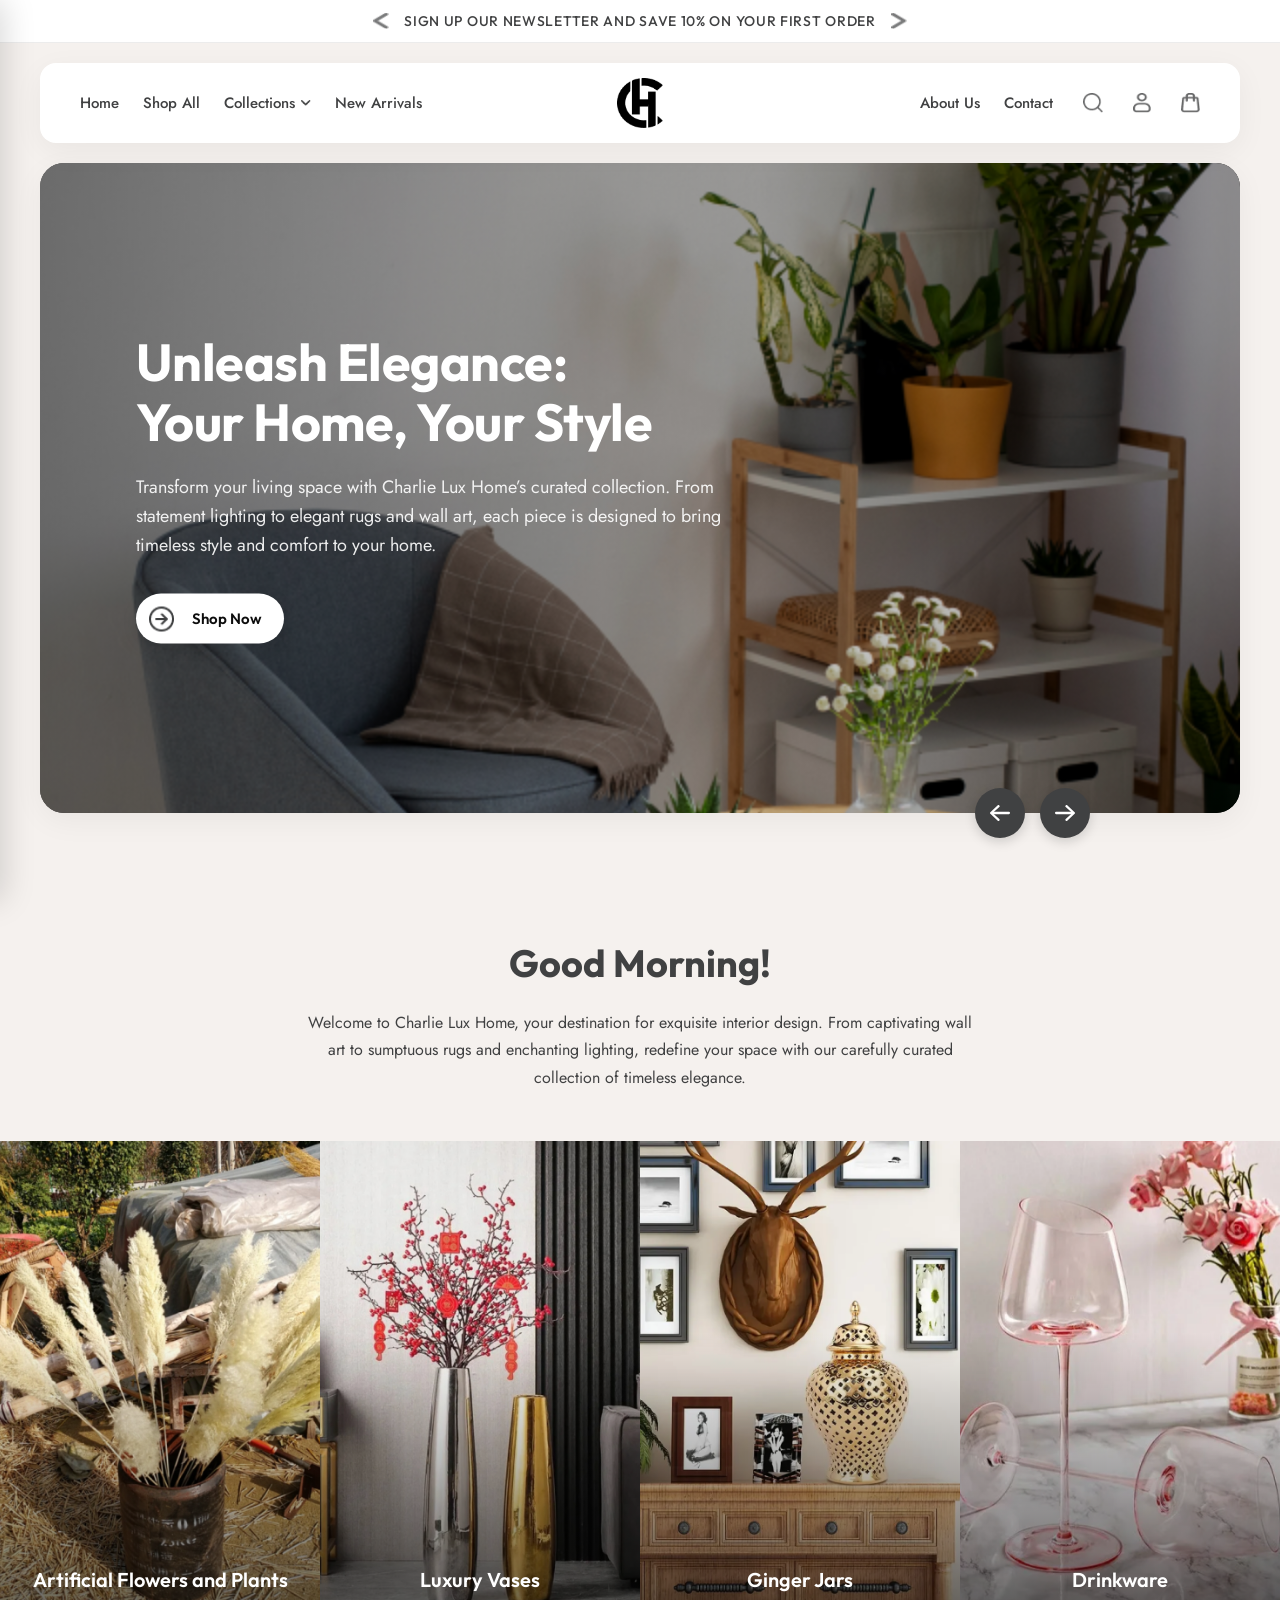
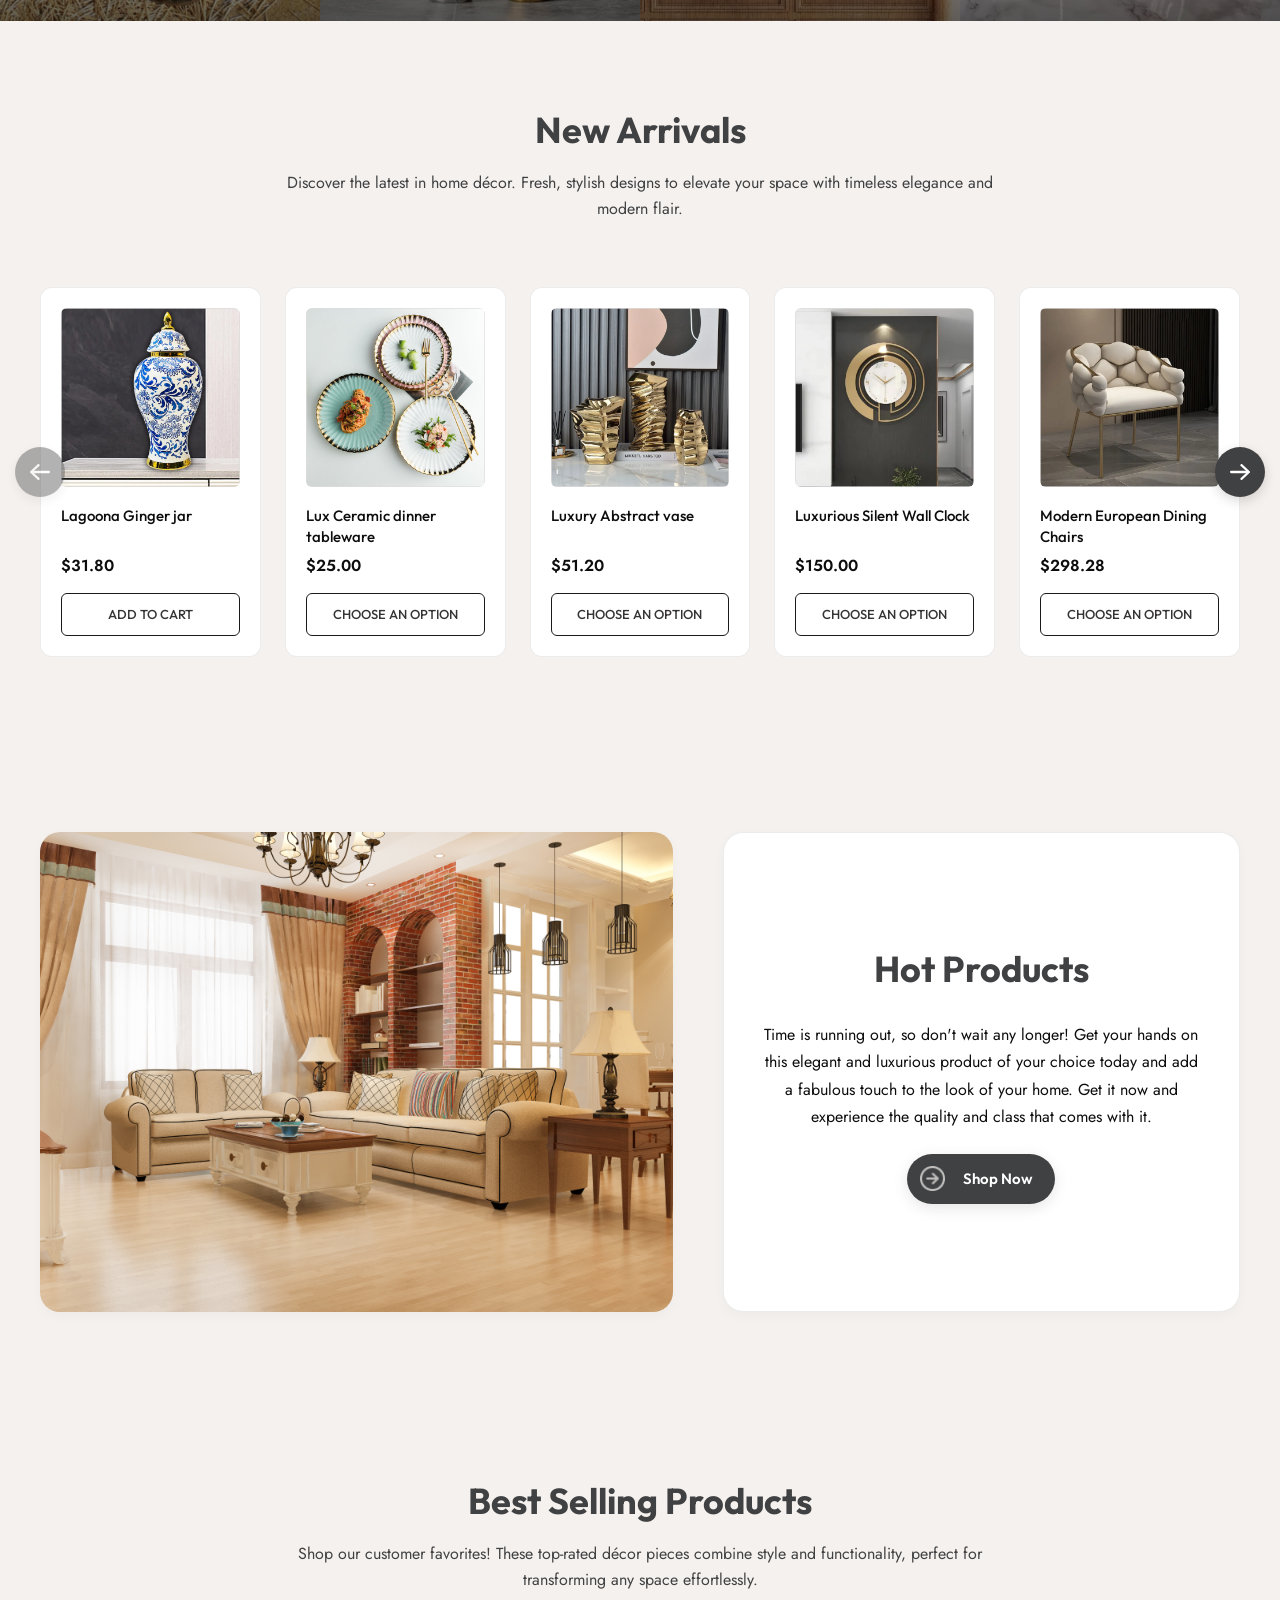
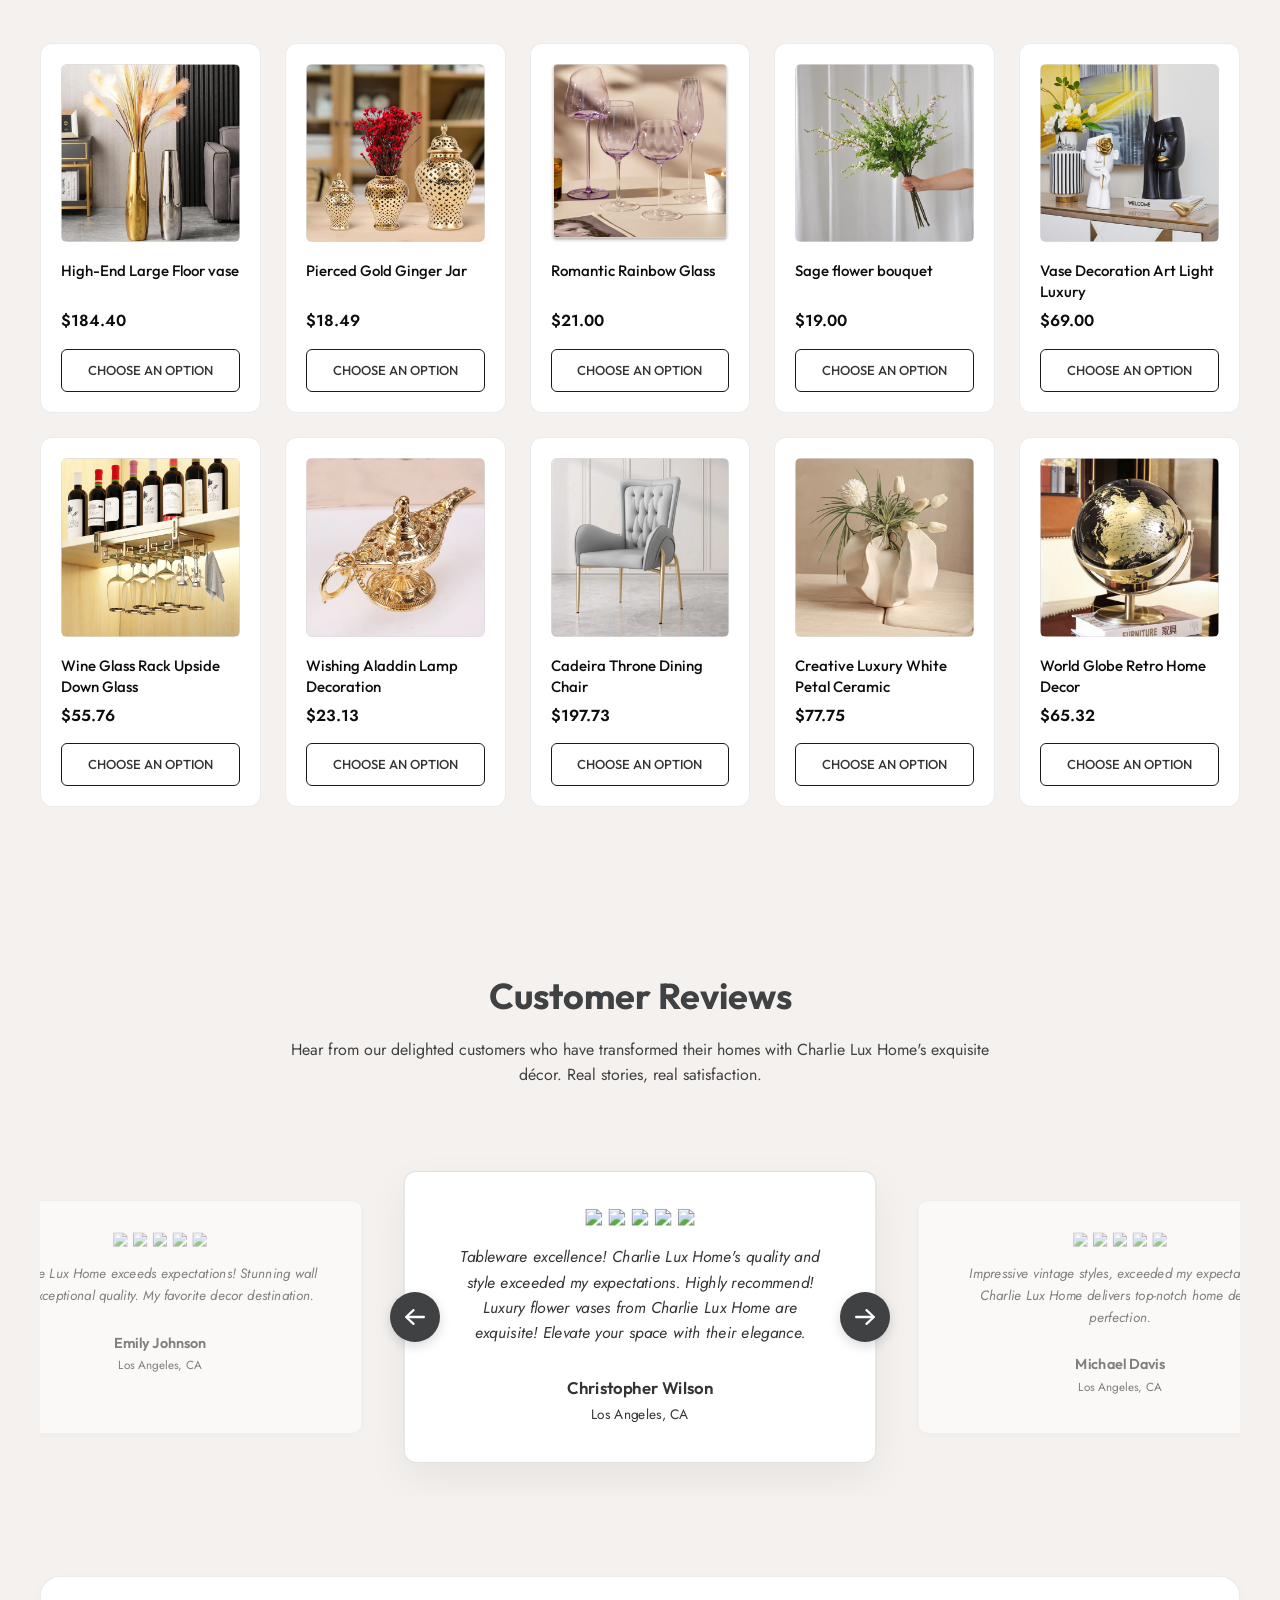
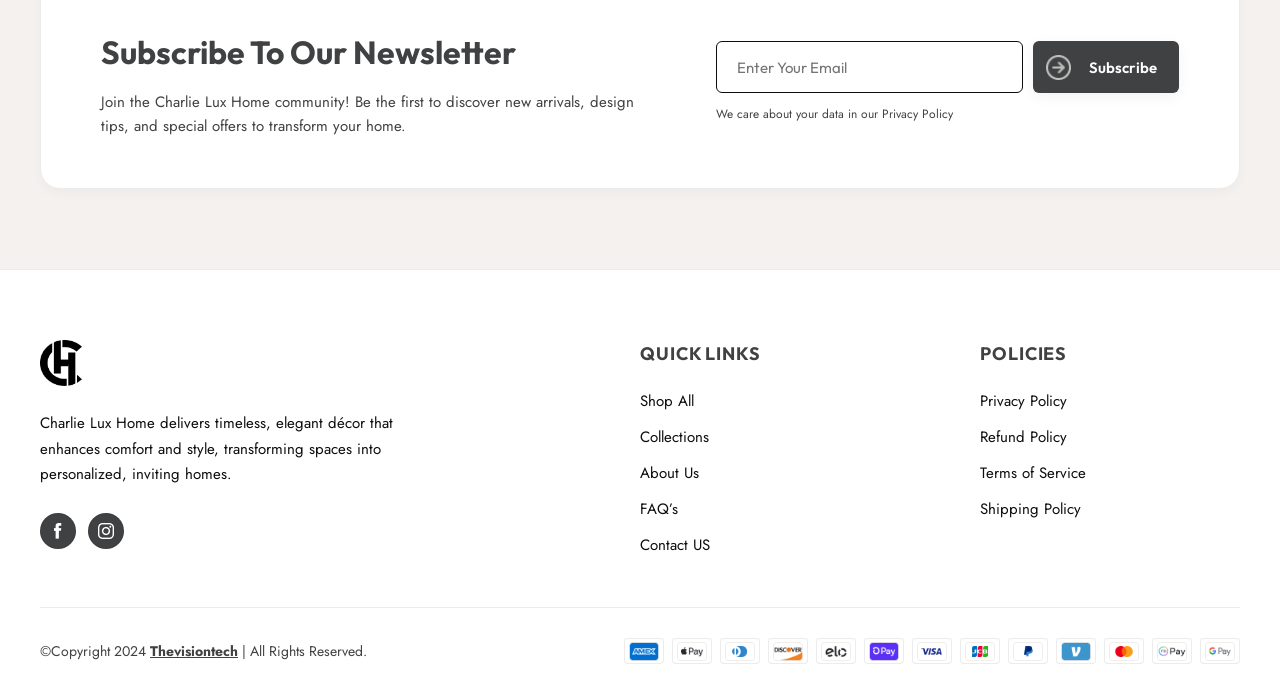
==== commit 394ac9e3: "Refactor: rename legacy images, adjust carousel arrows and social icon color styling, audit code lay" ====
--- a/index.html
+++ b/index.html
@@ -69,7 +69,10 @@
       
       <!-- Slide 1 -->
       <div class="carousel-slide active">
-        <img src="images/node-408.png" class="node-408" alt="Interior Design with Photo Frames and Nice Chairs" />
+        <picture>
+          <source media="(max-width: 992px)" srcset="images/mobile-banner-interior.png">
+          <img src="images/hero-banner-interior.png" class="node-408" alt="Interior Design with Photo Frames and Nice Chairs" />
+        </picture>
         <div class="node-409"></div>
         <div class="heading-421">
           <h1 class="text-422"><span class="text-white">Unleash Elegance:<br>Your Home, Your Style</span></h1>
@@ -87,7 +90,10 @@
 
       <!-- Slide 2 -->
       <div class="carousel-slide">
-        <img src="images/untitled-2-483.png" class="node-408" alt="Luxurious Drinkware Collection" />
+        <picture>
+          <source media="(max-width: 992px)" srcset="images/mobile-banner-drinkware.png">
+          <img src="images/hero-banner-drinkware.png" class="node-408" alt="Luxurious Drinkware Collection" />
+        </picture>
         <div class="node-409"></div>
         <div class="heading-421">
           <h1 class="text-422"><span class="text-white">Elevate Every Sip:<br>Luxurious Drinkware Collection</span></h1>
@@ -105,7 +111,10 @@
 
       <!-- Slide 3 -->
       <div class="carousel-slide">
-        <img src="images/untitled-1-498.png" class="node-408" alt="Raising Homes, Exceeding Expectations" />
+        <picture>
+          <source media="(max-width: 992px)" srcset="images/mobile-banner-home.png">
+          <img src="images/hero-banner-home.png" class="node-408" alt="Raising Homes, Exceeding Expectations" />
+        </picture>
         <div class="node-409"></div>
         <div class="heading-421">
           <h1 class="text-422"><span class="text-white">Raising Homes,<br>Exceeding Expectations</span></h1>
@@ -145,7 +154,7 @@
       <!-- Category 1 -->
       <div class="collection-1-383">
         <div class="image-384">
-          <img src="images/1807489815372-385.png" class="1807489815372-385" alt="Artificial Flowers and Plants" />
+          <img src="images/artificial-flowers-plants.png" class="1807489815372-385" alt="Artificial Flowers and Plants" loading="lazy" />
           <div class="1807489815372-386"></div>
         </div>
         <p class="text-387"><span class="text-white">Artificial Flowers and Plants</span></p>
@@ -154,7 +163,7 @@
       <!-- Category 2 -->
       <div class="collection-2-388">
         <div class="image-389">
-          <img src="images/node-390.png" class="node-390" alt="Luxury Vases" />
+          <img src="images/category-luxury-vases.png" class="node-390" alt="Luxury Vases" loading="lazy" />
           <div class="1807489815372-391"></div>
         </div>
         <p class="text-392"><span class="text-white">Luxury Vases</span></p>
@@ -163,7 +172,7 @@
       <!-- Category 3 -->
       <div class="collection-3-393">
         <div class="image-394">
-          <img src="images/node-395.png" class="node-395" alt="Ginger Jars" />
+          <img src="images/category-ginger-jars.png" class="node-395" alt="Ginger Jars" loading="lazy" />
           <div class="1807489815372-396"></div>
         </div>
         <p class="text-397"><span class="text-white">Ginger Jars</span></p>
@@ -172,7 +181,7 @@
       <!-- Category 4 -->
       <div class="collection-4-398">
         <div class="image-399">
-          <img src="images/node-400.png" class="node-400" alt="Drinkware" />
+          <img src="images/category-drinkware.png" class="node-400" alt="Drinkware" loading="lazy" />
           <div class="1807489815372-401"></div>
         </div>
         <p class="text-402"><span class="text-white">Drinkware</span></p>
@@ -187,92 +196,165 @@
       <p class="text-380"><span class="text-rgb-64-65-66">Discover the latest in home décor. Fresh, stylish designs to elevate your space with timeless elegance and modern flair.</span></p>
     </div>
     
-    <div class="arrows-367">
-      <div class="left-arrow-368">
-        <img src="images/vector-371.svg" class="vector-371" alt="Prev" />
-      </div>
-      <div class="right-arrow-373">
-        <img src="images/vector-376.svg" class="vector-376" alt="Next" />
-      </div>
-    </div>
-
-    <div class="row-321">
-      <!-- Product 1 -->
-      <div class="products-1-322">
-        <div class="image-324">
-          <img src="images/node-325.png" class="node-325" alt="Lagoona Ginger jar" />
-        </div>
-        <div class="prod-details">
-          <p class="text-326"><span class="text-rgb-13-13-13">Lagoona Ginger jar</span></p>
-          <p class="text-327"><span class="text-rgb-13-13-13">$31.80</span></p>
-        </div>
-        <div class="view-all-button-328">
-          <p class="text-330"><span class="text-rgb-53-51-51">Add To Cart</span></p>
-        </div>
-      </div>
-
-      <!-- Product 2 -->
-      <div class="products-2-331">
-        <div class="image-333">
-          <img src="images/node-334.png" class="node-334" alt="Lux Ceramic dinner tableware" />
-        </div>
-        <div class="prod-details">
-          <p class="text-335"><span class="text-rgb-13-13-13">Lux Ceramic dinner tableware</span></p>
-          <p class="text-336"><span class="text-rgb-13-13-13">$25.00</span></p>
-        </div>
-        <div class="view-all-button-337">
-          <p class="text-339"><span class="text-rgb-53-51-51">Choose an option</span></p>
-        </div>
-      </div>
-
-      <!-- Product 3 -->
-      <div class="products-3-340">
-        <div class="image-342">
-          <img src="images/node-343.png" class="node-343" alt="Luxury Abstract vase" />
-        </div>
-        <div class="prod-details">
-          <p class="text-344"><span class="text-rgb-13-13-13">Luxury Abstract vase</span></p>
-          <p class="text-345"><span class="text-rgb-13-13-13">$51.20</span></p>
-        </div>
-        <div class="view-all-button-346">
-          <p class="text-348"><span class="text-rgb-53-51-51">Choose an option</span></p>
-        </div>
-      </div>
-
-      <!-- Product 4 -->
-      <div class="products-4-349">
-        <div class="image-351">
-          <img src="images/node-352.png" class="node-352" alt="Luxurious Silent Wall Clock" />
-        </div>
-        <div class="prod-details">
-          <p class="text-353"><span class="text-rgb-13-13-13">Luxurious Silent Wall Clock</span></p>
-          <p class="text-354"><span class="text-rgb-13-13-13">$150.00</span></p>
-        </div>
-        <div class="view-all-button-355">
-          <p class="text-357"><span class="text-rgb-53-51-51">Choose an option</span></p>
-        </div>
-      </div>
-
-      <!-- Product 5 -->
-      <div class="products-5-358">
-        <div class="image-360">
-          <img src="images/node-361.png" class="node-361" alt="Modern European Dining Chairs" />
-        </div>
-        <div class="prod-details">
-          <p class="text-362"><span class="text-rgb-13-13-13">Modern European Dining Chairs</span></p>
-          <p class="text-363"><span class="text-rgb-13-13-13">$298.28</span></p>
-        </div>
-        <div class="view-all-button-364">
-          <p class="text-366"><span class="text-rgb-53-51-51">Choose an option</span></p>
-        </div>
-      </div>
+    <div class="new-arrivals-carousel">
+      <button class="new-arrivals-prev" id="arrivals-prev" aria-label="Previous slide">
+        <img src="images/left-arrow.svg" alt="Prev" loading="lazy" />
+      </button>
+
+      <div class="carousel-window">
+        <div class="row-321">
+          <!-- Product 1 -->
+          <div class="products-1-322">
+            <div class="image-324">
+              <img src="images/lagoona-ginger-jar.png" class="node-325" alt="Lagoona Ginger jar" loading="lazy" />
+            </div>
+            <div class="prod-details">
+              <p class="text-326"><span class="text-rgb-13-13-13">Lagoona Ginger jar</span></p>
+              <p class="text-327"><span class="text-rgb-13-13-13">$31.80</span></p>
+            </div>
+            <div class="view-all-button-328">
+              <p class="text-330"><span class="text-rgb-53-51-51">Add To Cart</span></p>
+            </div>
+          </div>
+
+          <!-- Product 2 -->
+          <div class="products-2-331">
+            <div class="image-333">
+              <img src="images/ceramic-tableware.png" class="node-334" alt="Lux Ceramic dinner tableware" loading="lazy" />
+            </div>
+            <div class="prod-details">
+              <p class="text-335"><span class="text-rgb-13-13-13">Lux Ceramic dinner tableware</span></p>
+              <p class="text-336"><span class="text-rgb-13-13-13">$25.00</span></p>
+            </div>
+            <div class="view-all-button-337">
+              <p class="text-339"><span class="text-rgb-53-51-51">Choose an option</span></p>
+            </div>
+          </div>
+
+          <!-- Product 3 -->
+          <div class="products-3-340">
+            <div class="image-342">
+              <img src="images/luxury-abstract-vase.png" class="node-343" alt="Luxury Abstract vase" loading="lazy" />
+            </div>
+            <div class="prod-details">
+              <p class="text-344"><span class="text-rgb-13-13-13">Luxury Abstract vase</span></p>
+              <p class="text-345"><span class="text-rgb-13-13-13">$51.20</span></p>
+            </div>
+            <div class="view-all-button-346">
+              <p class="text-348"><span class="text-rgb-53-51-51">Choose an option</span></p>
+            </div>
+          </div>
+
+          <!-- Product 4 -->
+          <div class="products-4-349">
+            <div class="image-351">
+              <img src="images/luxury-wall-clock.png" class="node-352" alt="Luxurious Silent Wall Clock" loading="lazy" />
+            </div>
+            <div class="prod-details">
+              <p class="text-353"><span class="text-rgb-13-13-13">Luxurious Silent Wall Clock</span></p>
+              <p class="text-354"><span class="text-rgb-13-13-13">$150.00</span></p>
+            </div>
+            <div class="view-all-button-355">
+              <p class="text-357"><span class="text-rgb-53-51-51">Choose an option</span></p>
+            </div>
+          </div>
+
+          <!-- Product 5 -->
+          <div class="products-5-358">
+            <div class="image-360">
+              <img src="images/modern-dining-chairs.png" class="node-361" alt="Modern European Dining Chairs" loading="lazy" />
+            </div>
+            <div class="prod-details">
+              <p class="text-362"><span class="text-rgb-13-13-13">Modern European Dining Chairs</span></p>
+              <p class="text-363"><span class="text-rgb-13-13-13">$298.28</span></p>
+            </div>
+            <div class="view-all-button-364">
+              <p class="text-366"><span class="text-rgb-53-51-51">Choose an option</span></p>
+            </div>
+          </div>
+
+          <!-- Product 6 (Copied from Best Sellers 1) -->
+          <div class="products-1-209">
+            <div class="image-211">
+              <img src="images/large-floor-vase.png" class="node-212" alt="High-End Large Floor vase" loading="lazy" />
+            </div>
+            <div class="prod-details">
+              <p class="text-213"><span class="text-rgb-13-13-13">High-End Large Floor vase</span></p>
+              <p class="text-214"><span class="text-rgb-13-13-13">$184.40</span></p>
+            </div>
+            <div class="view-all-button-215">
+              <p class="text-217"><span class="text-rgb-53-51-51">Choose an option</span></p>
+            </div>
+          </div>
+
+          <!-- Product 7 (Copied from Best Sellers 2) -->
+          <div class="products-2-218">
+            <div class="image-220">
+              <img src="images/gold-ginger-jar.png" class="node-221" alt="Pierced Gold Ginger Jar" loading="lazy" />
+            </div>
+            <div class="prod-details">
+              <p class="text-222"><span class="text-rgb-13-13-13">Pierced Gold Ginger Jar</span></p>
+              <p class="text-223"><span class="text-rgb-13-13-13">$18.49</span></p>
+            </div>
+            <div class="view-all-button-224">
+              <p class="text-226"><span class="text-rgb-53-51-51">Choose an option</span></p>
+            </div>
+          </div>
+
+          <!-- Product 8 (Copied from Best Sellers 3) -->
+          <div class="products-3-227">
+            <div class="image-229">
+              <img src="images/rainbow-glass.png" class="node-230" alt="Romantic Rainbow Glass" loading="lazy" />
+            </div>
+            <div class="prod-details">
+              <p class="text-231"><span class="text-rgb-13-13-13">Romantic Rainbow Glass</span></p>
+              <p class="text-232"><span class="text-rgb-13-13-13">$21.00</span></p>
+            </div>
+            <div class="view-all-button-233">
+              <p class="text-235"><span class="text-rgb-53-51-51">Choose an option</span></p>
+            </div>
+          </div>
+
+          <!-- Product 9 (Copied from Best Sellers 4) -->
+          <div class="products-4-236">
+            <div class="image-238">
+              <img src="images/sage-flower-bouquet.png" class="node-239" alt="Sage flower bouquet" loading="lazy" />
+            </div>
+            <div class="prod-details">
+              <p class="text-240"><span class="text-rgb-13-13-13">Sage flower bouquet</span></p>
+              <p class="text-241"><span class="text-rgb-13-13-13">$19.00</span></p>
+            </div>
+            <div class="view-all-button-242">
+              <p class="text-244"><span class="text-rgb-53-51-51">Choose an option</span></p>
+            </div>
+          </div>
+
+          <!-- Product 10 (Copied from Best Sellers 5) -->
+          <div class="products-5-245">
+            <div class="image-247">
+              <img src="images/luxury-art-vase.png" class="2919796450014-248" alt="Vase Decoration Art Light Luxury" loading="lazy" />
+            </div>
+            <div class="prod-details">
+              <p class="text-249"><span class="text-rgb-13-13-13">Vase Decoration Art Light Luxury</span></p>
+              <p class="text-250"><span class="text-rgb-13-13-13">$69.00</span></p>
+            </div>
+            <div class="view-all-button-251">
+              <p class="text-253"><span class="text-rgb-53-51-51">Choose an option</span></p>
+            </div>
+          </div>
+        </div>
+      </div>
+
+      <button class="new-arrivals-next" id="arrivals-next" aria-label="Next slide">
+        <img src="images/right-arrow.svg" alt="Next" loading="lazy" />
+      </button>
     </div>
   </section>
 
   <!-- 6. Hot Products Section -->
   <section class="hot-products-302" id="hot-products">
     <div class="mask-group-303">
-      <img src="images/node-304.png" class="node-304" alt="Modern Dining Room Living Room with Retro Armchair" />
+      <img src="images/hot-products-banner.png" class="node-304" alt="Modern Dining Room Living Room with Retro Armchair" loading="lazy" />
     </div>
     <div class="text-305">
       <div class="row-307">
@@ -281,9 +363,9 @@
         <div class="property-1-default">
           <div class="group-4-312">
             <div class="group-3-315">
-              <img src="images/circular-arrow.png" alt="Arrow" />
-            </div>
-            <span class="btn-text">Buy Now</span>
+              <img src="images/circular-arrow.png" alt="Arrow" loading="lazy" />
+            </div>
+            <span class="btn-text">Shop Now</span>
           </div>
         </div>
       </div>
@@ -301,7 +383,7 @@
       <!-- Product 1 -->
       <div class="products-1-209">
         <div class="image-211">
-          <img src="images/node-212.png" class="node-212" alt="High-End Large Floor vase" />
+          <img src="images/large-floor-vase.png" class="node-212" alt="High-End Large Floor vase" loading="lazy" />
         </div>
         <div class="prod-details">
           <p class="text-213"><span class="text-rgb-13-13-13">High-End Large Floor vase</span></p>
@@ -315,7 +397,7 @@
       <!-- Product 2 -->
       <div class="products-2-218">
         <div class="image-220">
-          <img src="images/node-221.png" class="node-221" alt="Pierced Gold Ginger Jar" />
+          <img src="images/gold-ginger-jar.png" class="node-221" alt="Pierced Gold Ginger Jar" loading="lazy" />
         </div>
         <div class="prod-details">
           <p class="text-222"><span class="text-rgb-13-13-13">Pierced Gold Ginger Jar</span></p>
@@ -329,7 +411,7 @@
       <!-- Product 3 -->
       <div class="products-3-227">
         <div class="image-229">
-          <img src="images/node-230.png" class="node-230" alt="Romantic Rainbow Glass" />
+          <img src="images/rainbow-glass.png" class="node-230" alt="Romantic Rainbow Glass" loading="lazy" />
         </div>
         <div class="prod-details">
           <p class="text-231"><span class="text-rgb-13-13-13">Romantic Rainbow Glass</span></p>
@@ -343,7 +425,7 @@
       <!-- Product 4 -->
       <div class="products-4-236">
         <div class="image-238">
-          <img src="images/node-239.png" class="node-239" alt="Sage flower bouquet" />
+          <img src="images/sage-flower-bouquet.png" class="node-239" alt="Sage flower bouquet" loading="lazy" />
         </div>
         <div class="prod-details">
           <p class="text-240"><span class="text-rgb-13-13-13">Sage flower bouquet</span></p>
@@ -357,7 +439,7 @@
       <!-- Product 5 -->
       <div class="products-5-245">
         <div class="image-247">
-          <img src="images/2919796450014-248.png" class="2919796450014-248" alt="Vase Decoration Art Light Luxury" />
+          <img src="images/luxury-art-vase.png" class="2919796450014-248" alt="Vase Decoration Art Light Luxury" loading="lazy" />
         </div>
         <div class="prod-details">
           <p class="text-249"><span class="text-rgb-13-13-13">Vase Decoration Art Light Luxury</span></p>
@@ -371,7 +453,7 @@
       <!-- Product 6 -->
       <div class="products-6-254">
         <div class="image-256">
-          <img src="images/node-257.png" class="node-257" alt="Wine Glass Rack Upside Down Glass" />
+          <img src="images/wine-glass-rack.png" class="node-257" alt="Wine Glass Rack Upside Down Glass" loading="lazy" />
         </div>
         <div class="prod-details">
           <p class="text-258"><span class="text-rgb-13-13-13">Wine Glass Rack Upside Down Glass</span></p>
@@ -385,7 +467,7 @@
       <!-- Product 7 -->
       <div class="products-7-263">
         <div class="image-265">
-          <img src="images/node-266.png" class="node-266" alt="Wishing Aladdin Lamp Decoration" />
+          <img src="images/aladdin-lamp.png" class="node-266" alt="Wishing Aladdin Lamp Decoration" loading="lazy" />
         </div>
         <div class="prod-details">
           <p class="text-267"><span class="text-rgb-13-13-13">Wishing Aladdin Lamp Decoration</span></p>
@@ -399,7 +481,7 @@
       <!-- Product 8 -->
       <div class="products-8-272">
         <div class="image-274">
-          <img src="images/node-275.png" class="node-275" alt="Cadeira Throne Dining Chair" />
+          <img src="images/throne-dining-chair.png" class="node-275" alt="Cadeira Throne Dining Chair" loading="lazy" />
         </div>
         <div class="prod-details">
           <p class="text-276"><span class="text-rgb-13-13-13">Cadeira Throne Dining Chair</span></p>
@@ -413,7 +495,7 @@
       <!-- Product 9 -->
       <div class="products-9-281">
         <div class="image-283">
-          <img src="images/node-284.png" class="node-284" alt="Creative Luxury White Petal Ceramic" />
+          <img src="images/white-petal-ceramic.png" class="node-284" alt="Creative Luxury White Petal Ceramic" loading="lazy" />
         </div>
         <div class="prod-details">
           <p class="text-285"><span class="text-rgb-13-13-13">Creative Luxury White Petal Ceramic</span></p>
@@ -427,7 +509,7 @@
       <!-- Product 10 -->
       <div class="products-10-290">
         <div class="image-292">
-          <img src="images/node-293.png" class="node-293" alt="World Globe Retro Home Decor" />
+          <img src="images/retro-world-globe.png" class="node-293" alt="World Globe Retro Home Decor" loading="lazy" />
         </div>
         <div class="prod-details">
           <p class="text-294"><span class="text-rgb-13-13-13">World Globe Retro Home Decor</span></p>
@@ -447,69 +529,72 @@
       <p class="text-206"><span class="text-rgb-64-65-66">Hear from our delighted customers who have transformed their homes with Charlie Lux Home's exquisite décor. Real stories, real satisfaction.</span></p>
     </div>
     
-    <div class="row-151">
-      <!-- Review 1 -->
-      <div class="review-1-152">
-        <div class="content-154">
-          <div class="star-159">
-            <img src="images/vector-160.svg" class="vector-160" alt="Star" />
-            <img src="images/vector-161.svg" class="vector-161" alt="Star" />
-            <img src="images/vector-162.svg" class="vector-162" alt="Star" />
-            <img src="images/vector-163.svg" class="vector-163" alt="Star" />
-            <img src="images/vector-164.svg" class="vector-164" alt="Star" />
-          </div>
-          <p class="text-158"><span class="text-rgb-53-51-51">"Charlie Lux Home exceeds expectations! Stunning wall art, exceptional quality. My favorite decor destination."</span></p>
-          <div class="author-155">
-            <p class="text-156"><span class="text-rgb-53-51-51">Emily Johnson</span></p>
-            <p class="text-157"><span class="text-rgb-53-51-51">Los Angeles, CA</span></p>
-          </div>
-        </div>
-      </div>
-
-      <!-- Review 2 (Middle Featured Review Card) -->
-      <div class="review-2-179">
-        <div class="content-181">
-          <div class="star-187">
-            <img src="images/vector-188.svg" class="vector-188" alt="Star" />
-            <img src="images/vector-189.svg" class="vector-189" alt="Star" />
-            <img src="images/vector-190.svg" class="vector-190" alt="Star" />
-            <img src="images/vector-191.svg" class="vector-191" alt="Star" />
-            <img src="images/vector-192.svg" class="vector-192" alt="Star" />
-          </div>
-          <p class="text-182"><span class="text-rgb-53-51-51">"Tableware excellence! Charlie Lux Home's quality and style exceeded my expectations. Highly recommend! Luxury flower vases from Charlie Lux Home are exquisite! Elevate your space with their elegance."</span></p>
-          <div class="author-184">
-            <p class="text-185"><span class="text-rgb-53-51-51">Christopher Wilson</span></p>
-            <p class="text-186"><span class="text-rgb-53-51-51">Los Angeles, CA</span></p>
-          </div>
-        </div>
-      </div>
-
-      <!-- Review 3 -->
-      <div class="review-3-165">
-        <div class="content-167">
-          <div class="star-172">
-            <img src="images/vector-173.svg" class="vector-173" alt="Star" />
-            <img src="images/vector-174.svg" class="vector-174" alt="Star" />
-            <img src="images/vector-175.svg" class="vector-175" alt="Star" />
-            <img src="images/vector-176.svg" class="vector-176" alt="Star" />
-            <img src="images/vector-177.svg" class="vector-177" alt="Star" />
-          </div>
-          <p class="text-171"><span class="text-rgb-53-51-51">"Impressive vintage styles, exceeded my expectations. Charlie Lux Home delivers top-notch home decor perfection."</span></p>
-          <div class="author-168">
-            <p class="text-169"><span class="text-rgb-53-51-51">Michael Davis</span></p>
-            <p class="text-170"><span class="text-rgb-53-51-51">Los Angeles, CA</span></p>
-          </div>
-        </div>
-      </div>
-    </div>
-    
-    <div class="arrow-193">
-      <div class="left-arrow-194">
-        <img src="images/vector-197.svg" class="vector-197" alt="Prev" />
-      </div>
-      <div class="right-arrow-199">
-        <img src="images/vector-202.svg" class="vector-202" alt="Next" />
-      </div>
+    <div class="reviews-carousel-wrapper">
+      <button class="reviews-carousel-btn prev" id="reviews-prev" aria-label="Previous Review">
+        <img src="images/left-arrow.svg" alt="Prev" loading="lazy" />
+      </button>
+
+      <div class="reviews-window">
+        <div class="row-151 reviews-track">
+          <!-- Review 1 -->
+          <div class="review-card-item review-1-152">
+            <div class="content-154">
+              <div class="star-159">
+                <img src="images/vector.svg" class="vector-160" alt="Star" loading="lazy" />
+                <img src="images/vector.svg" class="vector-161" alt="Star" loading="lazy" />
+                <img src="images/vector.svg" class="vector-162" alt="Star" loading="lazy" />
+                <img src="images/vector.svg" class="vector-163" alt="Star" loading="lazy" />
+                <img src="images/vector.svg" class="vector-164" alt="Star" loading="lazy" />
+              </div>
+              <p class="text-158"><span class="text-rgb-53-51-51">Charlie Lux Home exceeds expectations! Stunning wall art, exceptional quality. My favorite decor destination.</span></p>
+              <div class="author-155">
+                <p class="text-156"><span class="text-rgb-53-51-51">Emily Johnson</span></p>
+                <p class="text-157"><span class="text-rgb-53-51-51">Los Angeles, CA</span></p>
+              </div>
+            </div>
+          </div>
+
+          <!-- Review 2 (Middle Featured Review Card) -->
+          <div class="review-card-item review-2-179">
+            <div class="content-181">
+              <div class="star-187">
+                <img src="images/vector.svg" class="vector-188" alt="Star" loading="lazy" />
+                <img src="images/vector.svg" class="vector-189" alt="Star" loading="lazy" />
+                <img src="images/vector.svg" class="vector-190" alt="Star" loading="lazy" />
+                <img src="images/vector.svg" class="vector-191" alt="Star" loading="lazy" />
+                <img src="images/vector.svg" class="vector-192" alt="Star" loading="lazy" />
+              </div>
+              <p class="text-182"><span class="text-rgb-53-51-51">Tableware excellence! Charlie Lux Home's quality and style exceeded my expectations. Highly recommend! Luxury flower vases from Charlie Lux Home are exquisite! Elevate your space with their elegance.</span></p>
+              <div class="author-184">
+                <p class="text-185"><span class="text-rgb-53-51-51">Christopher Wilson</span></p>
+                <p class="text-186"><span class="text-rgb-53-51-51">Los Angeles, CA</span></p>
+              </div>
+            </div>
+          </div>
+
+          <!-- Review 3 -->
+          <div class="review-card-item review-3-165">
+            <div class="content-167">
+              <div class="star-172">
+                <img src="images/vector.svg" class="vector-173" alt="Star" loading="lazy" />
+                <img src="images/vector.svg" class="vector-174" alt="Star" loading="lazy" />
+                <img src="images/vector.svg" class="vector-175" alt="Star" loading="lazy" />
+                <img src="images/vector.svg" class="vector-176" alt="Star" loading="lazy" />
+                <img src="images/vector.svg" class="vector-177" alt="Star" loading="lazy" />
+              </div>
+              <p class="text-171"><span class="text-rgb-53-51-51">Impressive vintage styles, exceeded my expectations. Charlie Lux Home delivers top-notch home decor perfection.</span></p>
+              <div class="author-168">
+                <p class="text-169"><span class="text-rgb-53-51-51">Michael Davis</span></p>
+                <p class="text-170"><span class="text-rgb-53-51-51">Los Angeles, CA</span></p>
+              </div>
+            </div>
+          </div>
+        </div>
+      </div>
+
+      <button class="reviews-carousel-btn next" id="reviews-next" aria-label="Next Review">
+        <img src="images/right-arrow.svg" alt="Next" loading="lazy" />
+      </button>
     </div>
   </section>
 
@@ -521,9 +606,14 @@
         <p class="text-134"><span class="text-rgb-64-65-66">Join the Charlie Lux Home community! Be the first to discover new arrivals, design tips, and special offers to transform your home.</span></p>
       </div>
       <div class="email-135">
-        <form class="email-135-inputs" action="#" method="POST" onsubmit="event.preventDefault(); alert('Subscribed successfully!');">
-          <input type="email" placeholder="enter your Email" class="newsletter-input-field" required />
-          <button type="submit" class="newsletter-submit-btn">Subscribe</button>
+        <form class="email-135-inputs" action="#" method="POST" onsubmit="event.preventDefault(); alert('Subscribed successfully!'); this.reset();">
+          <input type="email" placeholder="Enter Your Email" class="newsletter-input-field" required />
+          <button type="submit" class="newsletter-submit-btn">
+            <span class="newsletter-btn-icon-wrapper">
+              <img src="images/circular-arrow.png" alt="Arrow" loading="lazy" />
+            </span>
+            <span class="newsletter-btn-text">Subscribe</span>
+          </button>
         </form>
         <p class="text-149"><span class="text-rgb-64-65-66">We care about your data in our Privacy Policy</span></p>
       </div>
@@ -539,15 +629,15 @@
       <!-- Company Branding info -->
       <div class="company-111">
         <div class="logo-123">
-          <img src="images/Logo.png" class="vector-logo" alt="Charlie Lux Home Logo" />
+          <img src="images/Logo.png" class="vector-logo" alt="Charlie Lux Home Logo" loading="lazy" />
         </div>
         <p class="text-122"><span class="text-rgb-13-13-13">Charlie Lux Home delivers timeless, elegant décor that enhances comfort and style, transforming spaces into personalized, inviting homes.</span></p>
         <div class="social-media-112">
           <div class="facebook-113">
-            <img src="images/vector-115.svg" class="vector-115" alt="Facebook" />
+            <img src="images/facebook-icon.png" class="vector-115" alt="Facebook" loading="lazy" />
           </div>
           <div class="instagram-116">
-            <img src="images/vector-119.svg" class="vector-119" alt="Instagram" />
+            <img src="images/instagram-icon.png" class="vector-119" alt="Instagram" loading="lazy" />
           </div>
         </div>
       </div>
@@ -575,52 +665,26 @@
         </div>
       </div>
       
-    </div>
+      </div>
     
     <!-- Bottom footer row (copyright & payment methods) -->
     <div class="footer-bottom-4">
-      <p class="text-6"><span class="text-rgb-64-65-66">©Copyright 2024 Thevisiontech | All Rights Reserved.</span></p>
+      <p class="text-6"><span class="text-rgb-64-65-66">©Copyright 2024 <strong class="thevisiontech-link">Thevisiontech</strong> | All Rights Reserved.</span></p>
       
       <div class="payment-7">
-        <div class="frame-8">
-          <img src="images/vector-10.svg" class="vector-10" alt="Visa" />
-        </div>
-        <div class="frame-13">
-          <img src="images/vector-14.svg" class="vector-14" alt="MasterCard" />
-        </div>
-        <div class="frame-24">
-          <img src="images/vector-25.svg" class="vector-25" alt="Amex" />
-        </div>
-        <div class="frame-28">
-          <img src="images/vector-30.svg" class="vector-30" alt="Discover" />
-        </div>
-        <div class="frame-34">
-          <img src="images/vector-35.svg" class="vector-35" alt="PayPal" />
-        </div>
-        <div class="frame-43">
-          <img src="images/vector-44.svg" class="vector-44" alt="ApplePay" />
-        </div>
-        <div class="frame-53">
-          <img src="images/vector-54.svg" class="vector-54" alt="GooglePay" />
-        </div>
-        <div class="frame-61">
-          <img src="images/vector-64.svg" class="vector-64" alt="ShopPay" />
-        </div>
-        <div class="frame-70">
-          <img src="images/vector-71.svg" class="vector-71" alt="JCB" />
-        </div>
-        <div class="frame-76">
-          <img src="images/vector-77.svg" class="vector-77" alt="Diners" />
-        </div>
-        <div class="frame-82">
-          <img src="images/vector-83.svg" class="vector-83" alt="UnionPay" />
-        </div>
-        <div class="frame-86">
-          <img src="images/vector-88.svg" class="vector-88" alt="Elo" />
-        </div>
-        <div class="frame-91">
-          <img src="images/vector-92.svg" class="vector-92" alt="Hipercard" />
-        </div>
+          <img src="images/amex.png" class="vector-10" alt="Visa" loading="lazy" />
+          <img src="images/apple-pay.png" class="vector-14" alt="MasterCard" loading="lazy" />
+          <img src="images/blue-switch.png" class="vector-25" alt="Amex" loading="lazy" />
+          <img src="images/discover.png" class="vector-30" alt="Discover" loading="lazy" />
+          <img src="images/elo.png" class="vector-35" alt="PayPal" loading="lazy" />
+          <img src="images/purple-pay.png" class="vector-44" alt="ApplePay" loading="lazy" />
+          <img src="images/visa.png" class="vector-54" alt="GooglePay" loading="lazy" />
+          <img src="images/jcb.png" class="vector-64" alt="ShopPay" loading="lazy" />
+          <img src="images/paypal.png" class="vector-71" alt="JCB" loading="lazy" />
+          <img src="images/v.png" class="vector-77" alt="Diners" loading="lazy" />
+          <img src="images/rupay.png" class="vector-83" alt="UnionPay" loading="lazy" />
+          <img src="images/pay.png" class="vector-88" alt="Elo" loading="lazy" />
+          <img src="images/google-pay.png" class="vector-92" alt="Hipercard" loading="lazy" />
       </div>
     </div>
     
@@ -682,8 +746,179 @@
       showSlide(0);
       startAutoplay();
     }
+
+    // New Arrivals Carousel Slider
+    const arrivalsTrack = document.querySelector('.row-321');
+    const arrivalsPrev = document.getElementById('arrivals-prev');
+    const arrivalsNext = document.getElementById('arrivals-next');
+    let arrivalsIndex = 0;
+
+    function updateArrivalsCarousel() {
+      if (!arrivalsTrack) return;
+      const cards = arrivalsTrack.children;
+      if (cards.length === 0) return;
+      
+      const cardWidth = cards[0].getBoundingClientRect().width;
+      const gap = 24; // Gap between cards in pixels
+      const step = cardWidth + gap;
+
+      // Calculate max slide index
+      const windowWidth = arrivalsTrack.parentElement.getBoundingClientRect().width;
+      const visibleCount = Math.round(windowWidth / step);
+      const maxIndex = Math.max(0, cards.length - visibleCount);
+
+      if (arrivalsIndex > maxIndex) {
+        arrivalsIndex = maxIndex;
+      }
+
+      arrivalsTrack.style.transform = `translateX(-${arrivalsIndex * step}px)`;
+
+      // Set disabled states for arrows
+      if (arrivalsPrev) {
+        arrivalsPrev.style.opacity = arrivalsIndex === 0 ? '0.4' : '1';
+        arrivalsPrev.style.pointerEvents = arrivalsIndex === 0 ? 'none' : 'auto';
+      }
+      if (arrivalsNext) {
+        arrivalsNext.style.opacity = arrivalsIndex === maxIndex ? '0.4' : '1';
+        arrivalsNext.style.pointerEvents = arrivalsIndex === maxIndex ? 'none' : 'auto';
+      }
+    }
+
+    if (arrivalsPrev && arrivalsNext && arrivalsTrack) {
+      arrivalsPrev.addEventListener('click', () => {
+        if (arrivalsIndex > 0) {
+          arrivalsIndex--;
+          updateArrivalsCarousel();
+        }
+      });
+
+      arrivalsNext.addEventListener('click', () => {
+        const cards = arrivalsTrack.children;
+        const cardWidth = cards[0].getBoundingClientRect().width;
+        const gap = 24;
+        const step = cardWidth + gap;
+        const windowWidth = arrivalsTrack.parentElement.getBoundingClientRect().width;
+        const visibleCount = Math.round(windowWidth / step);
+        const maxIndex = Math.max(0, cards.length - visibleCount);
+
+        if (arrivalsIndex < maxIndex) {
+          arrivalsIndex++;
+          updateArrivalsCarousel();
+        }
+      });
+
+      window.addEventListener('resize', updateArrivalsCarousel);
+      // Wait for font loading or content render layout
+      setTimeout(updateArrivalsCarousel, 300);
+    }
+
+    // Customer Reviews Carousel
+    const reviewsTrack = document.querySelector('.reviews-track');
+    const reviewsPrev = document.getElementById('reviews-prev');
+    const reviewsNext = document.getElementById('reviews-next');
+    let reviewsIndex = 1; // Start at Christopher Wilson (middle card)
+
+    function updateReviewsCarousel() {
+      if (!reviewsTrack) return;
+      const cards = reviewsTrack.children;
+      if (cards.length === 0) return;
+
+      // Ensure current active index is within bounds
+      if (reviewsIndex < 0) reviewsIndex = 0;
+      if (reviewsIndex >= cards.length) reviewsIndex = cards.length - 1;
+
+      // Mark active card
+      Array.from(cards).forEach((card, idx) => {
+        if (idx === reviewsIndex) {
+          card.classList.add('active');
+        } else {
+          card.classList.remove('active');
+        }
+      });
+
+      const activeCard = cards[reviewsIndex];
+      const cardWidth = activeCard.offsetWidth;
+      const gap = parseFloat(window.getComputedStyle(reviewsTrack).gap) || 30;
+      const windowWidth = reviewsTrack.parentElement.offsetWidth;
+
+      // Centering math:
+      const activeCardCenter = (reviewsIndex * (cardWidth + gap)) + (cardWidth / 2);
+      const translateX = (windowWidth / 2) - activeCardCenter;
+
+      reviewsTrack.style.transform = `translateX(${translateX}px)`;
+    }
+
+    if (reviewsTrack && reviewsPrev && reviewsNext) {
+      reviewsPrev.addEventListener('click', () => {
+        const cards = reviewsTrack.children;
+        let newIndex = reviewsIndex - 1;
+        if (newIndex < 0) newIndex = cards.length - 1;
+        reviewsIndex = newIndex;
+        updateReviewsCarousel();
+      });
+
+      reviewsNext.addEventListener('click', () => {
+        const cards = reviewsTrack.children;
+        let newIndex = reviewsIndex + 1;
+        if (newIndex >= cards.length) newIndex = 0;
+        reviewsIndex = newIndex;
+        updateReviewsCarousel();
+      });
+
+      window.addEventListener('resize', updateReviewsCarousel);
+      // Initialize
+      setTimeout(updateReviewsCarousel, 150);
+    }
+
+    // Mobile Drawer Navigation Toggle
+    const mobileMenuToggle = document.querySelector('.mobile-menu-toggle');
+    const mobileDrawer = document.getElementById('mobile-drawer');
+    const drawerOverlay = document.getElementById('drawer-overlay');
+    const drawerClose = document.getElementById('drawer-close');
+    const drawerLinks = document.querySelectorAll('.drawer-link');
+
+    if (mobileMenuToggle && mobileDrawer && drawerOverlay) {
+      const openDrawer = () => {
+        mobileDrawer.classList.add('active');
+        drawerOverlay.classList.add('active');
+        document.body.style.overflow = 'hidden';
+      };
+
+      const closeDrawer = () => {
+        mobileDrawer.classList.remove('active');
+        drawerOverlay.classList.remove('active');
+        document.body.style.overflow = '';
+      };
+
+      mobileMenuToggle.addEventListener('click', openDrawer);
+      if (drawerClose) drawerClose.addEventListener('click', closeDrawer);
+      drawerOverlay.addEventListener('click', closeDrawer);
+
+      drawerLinks.forEach(link => {
+        link.addEventListener('click', closeDrawer);
+      });
+    }
   });
 </script>
 
+  <!-- Mobile Navigation Drawer -->
+  <div class="mobile-drawer" id="mobile-drawer">
+    <div class="drawer-header">
+      <div class="drawer-logo">
+        <img src="images/Logo.png" class="vector-logo" alt="Charlie Lux Home Logo" loading="lazy" />
+      </div>
+      <button class="drawer-close" id="drawer-close" aria-label="Close menu">✕</button>
+    </div>
+    <nav class="drawer-nav">
+      <a href="#hero-banner" class="drawer-link">Home</a>
+      <a href="#new-arrivals" class="drawer-link">Shop All</a>
+      <a href="#categories" class="drawer-link">Collections</a>
+      <a href="#new-arrivals" class="drawer-link">New Arrivals</a>
+      <a href="#footer" class="drawer-link">About Us</a>
+      <a href="#footer" class="drawer-link">Contact</a>
+    </nav>
+  </div>
+  <div class="drawer-overlay" id="drawer-overlay"></div>
+
 </body>
 </html>
--- a/styles.css
+++ b/styles.css
@@ -1,7 +1,3 @@
-/* ==========================================================================
-   Charlie Lux Home - Stylesheet
-   ========================================================================== */
-
 /* Load fonts from Google Fonts */
 @import url('https://fonts.googleapis.com/css2?family=Jost:wght@300;400;500;600;700&family=Outfit:wght@300;400;500;600;700;800&family=Poppins:wght@300;400;500;600;700&display=swap');
 
@@ -19,6 +15,8 @@
   --color-muted: #646566;       /* Gray for subheadings and secondary info */
   --color-accent: #1A1A1A;      /* Primary interactive elements color */
   --color-gold: #F4B804;        /* Star rating gold */
+  --color-white: #FFFFFF;       /* White color */
+  --color-dark: #1A1A1A;        /* Dark accent color */
   
   /* Borders and Shadows */
   --border-radius-sm: 6px;
@@ -81,9 +79,6 @@
   flex-direction: column;
 }
 
-/* ==========================================================================
-   1. Announcement Bar
-   ========================================================================== */
 .announcement-bar-462 {
   background-color: var(--color-white);
   padding: 10px 20px;
@@ -120,14 +115,11 @@
   text-align: center;
 }
 
-/* ==========================================================================
-   2. Header Navigation
-   ========================================================================== */
 .header-434 {
   background-color: var(--color-card-bg);
   position: sticky;
   top: 20px;
-  z-index: 100;
+  z-index: 101;
   box-shadow: 0 8px 30px rgba(0, 0, 0, 0.05);
   padding: 15px 40px;
   width: calc(100% - 80px);
@@ -243,16 +235,13 @@
   cursor: pointer;
 }
 
-/* ==========================================================================
-   3. Slideshow / Hero Banner
-   ========================================================================== */
 .slideshow-406 {
   width: calc(100% - 80px);
   max-width: 1500px;
   height: 650px;
   position: relative;
   background-color: var(--color-black);
-  overflow: hidden;
+  overflow: visible;
   border-radius: 24px;
   margin: 0 auto 40px auto;
   box-shadow: 0 8px 30px rgba(0, 0, 0, 0.05);
@@ -262,6 +251,10 @@
   width: 100%;
   height: 100%;
   position: relative;
+  border-radius: inherit;
+  overflow: hidden;
+  transform: translateZ(0);
+  z-index: 1;
 }
 
 .carousel-slide {
@@ -274,6 +267,14 @@
   visibility: hidden;
   transition: opacity 0.5s ease-in-out, visibility 0.5s ease-in-out;
   z-index: 1;
+  border-radius: inherit;
+  overflow: hidden;
+}
+
+.carousel-slide picture {
+  display: block;
+  width: 100%;
+  height: 100%;
 }
 
 .carousel-slide.active {
@@ -349,15 +350,15 @@
   display: flex;
   align-items: center;
   gap: 12px;
-  box-shadow: 0 4px 15px rgba(0, 0, 0, 0.15);
+  box-shadow: 0 4px 15px rgba(0, 0, 0, 0.1);
   transition: var(--transition-smooth);
 }
 
 .property-1-default .group-4-426:hover {
-  background-color: var(--color-black);
-  color: #FFFFFF;
+  background-color: var(--color-charcoal);
+  color: var(--color-white);
   transform: translateY(-2px);
-  box-shadow: 0 8px 20px rgba(0, 0, 0, 0.25);
+  box-shadow: 0 8px 20px rgba(0, 0, 0, 0.2);
 }
 
 .group-3-429 {
@@ -370,13 +371,10 @@
   transition: var(--transition-smooth);
 }
 
-.property-1-default .group-4-426:hover .group-3-429 {
-  background-color: var(--color-white);
-}
-
 .group-3-429 img {
   height: 25px;
   transition: var(--transition-smooth);
+  filter: none;
 }
 
 .property-1-default .group-4-426:hover .group-3-429 img {
@@ -385,8 +383,8 @@
 
 /* Buy Now Button (Dark theme, circular arrow on the left) */
 .property-1-default .group-4-312 {
-  background-color: var(--color-dark);
-  color: #FFFFFF;
+  background-color: var(--color-charcoal);
+  color: var(--color-white);
   padding: 6px 22px 6px 6px;
   border-radius: 30px;
   font-family: var(--font-outfit);
@@ -395,46 +393,41 @@
   display: flex;
   align-items: center;
   gap: 12px;
-  box-shadow: 0 4px 15px rgba(0, 0, 0, 0.2);
+  box-shadow: 0 4px 15px rgba(0, 0, 0, 0.1);
   transition: var(--transition-smooth);
 }
 
 .property-1-default .group-4-312:hover {
-  background-color: var(--color-white);
-  color: var(--color-dark);
+  background-color: var(--color-dark);
+  color: var(--color-white);
   transform: translateY(-2px);
-  box-shadow: 0 8px 20px rgba(0, 0, 0, 0.15);
+  box-shadow: 0 8px 20px rgba(0, 0, 0, 0.2);
 }
 
 .group-3-315 {
   width: 38px;
   height: 38px;
   border-radius: 50%;
-  background-color: var(--color-white);
   display: flex;
   align-items: center;
   justify-content: center;
   transition: var(--transition-smooth);
 }
 
-.property-1-default .group-4-312:hover .group-3-315 {
-  background-color: var(--color-dark);
-}
-
 .group-3-315 img {
-  height: 12px;
+  height: 25px;
   filter: invert(1);
   transition: var(--transition-smooth);
 }
 
 .property-1-default .group-4-312:hover .group-3-315 img {
-  filter: none;
+  filter: invert(1);
 }
 
 /* Hero Slideshow Arrows */
 .arrows-410 {
   position: absolute;
-  bottom: -20px;      /* distance from bottom */
+  bottom: -25px;      /* distance from bottom */
   right: 150px;      /* distance from right */
   width: auto;
   height: auto;
@@ -447,15 +440,16 @@
 
 .left-arrow-411,
 .right-arrow-416 {
-  width: 46px;
-  height: 46px;
-  background-color: var(--color-card-bg);
+  width: 50px;
+  height: 50px;
+  background-color: #404142;
+  color: #FFFFFF;
   border-radius: 50%;
   display: flex;
   align-items: center;
   justify-content: center;
   cursor: pointer;
-  box-shadow: 0 4px 12px rgba(0, 0, 0, 0.1);
+  box-shadow: 0 4px 12px rgba(0, 0, 0, 0.15);
   transition: var(--transition-smooth);
   pointer-events: auto;
 }
@@ -471,14 +465,15 @@
 
 .left-arrow-411:hover,
 .right-arrow-416:hover {
-  background-color: var(--color-black);
-  transform: scale(1.05);
+  background-color: var(--color-dark);
+  transform: translateY(-2px) scale(1.05);
+  box-shadow: 0 6px 16px rgba(0, 0, 0, 0.2);
 }
 
 .left-arrow-411 img,
 .right-arrow-416 img {
-  height: 14px;
-  filter: invert(1);
+  height: 16px;
+  filter: none;
   transition: var(--transition-smooth);
 }
 
@@ -487,20 +482,18 @@
   filter: none;
 }
 
-/* ==========================================================================
-   4. Welcome Section & Categories
-   ========================================================================== */
 .welcome-381 {
-  max-width: 1440px;
-  margin: 0 auto;
-  padding: 80px 40px;
-  width: 100%;
+  width: 100%;
+  max-width: 100%;
+  margin: 0;
+  padding: 80px 0 0 0;
 }
 
 .heading-403 {
   text-align: center;
   max-width: 720px;
   margin: 0 auto 50px auto;
+  padding: 0 20px;
 }
 
 .text-404 {
@@ -518,27 +511,25 @@
   line-height: 1.7;
 }
 
-/* Categories Grid */
+/* Categories Grid - Edge-to-Edge full width, no gaps */
 .row-382 {
   display: grid;
   grid-template-columns: repeat(4, 1fr);
-  gap: 24px;
+  gap: 0;
   width: 100%;
 }
 
 .collection-1-383, .collection-2-388, .collection-3-393, .collection-4-398 {
   position: relative;
-  border-radius: var(--border-radius-md);
+  border-radius: 0;
   overflow: hidden;
-  height: 420px;
+  height: 480px;
   cursor: pointer;
-  box-shadow: var(--box-shadow-subtle);
   transition: var(--transition-smooth);
 }
 
 .collection-1-383:hover, .collection-2-388:hover, .collection-3-393:hover, .collection-4-398:hover {
-  transform: translateY(-5px);
-  box-shadow: var(--box-shadow-hover);
+  transform: none;
 }
 
 .image-384, .image-389, .image-394, .image-399 {
@@ -581,9 +572,6 @@
   padding: 0 15px;
 }
 
-/* ==========================================================================
-   5. General Product Card Design & Sections
-   ========================================================================== */
 .featured-collections-320, .featured-collections-207 {
   max-width: 1440px;
   margin: 0 auto;
@@ -613,18 +601,19 @@
 }
 
 /* Products Row & Grid layouts */
-.row-321, .row-208 {
+.row-208 {
   display: grid;
+  grid-template-columns: repeat(5, 1fr);
   gap: 24px;
   width: 100%;
 }
 
 .row-321 {
-  grid-template-columns: repeat(5, 1fr);
-}
-
-.row-208 {
-  grid-template-columns: repeat(5, 1fr);
+  display: flex !important;
+  flex-direction: row !important;
+  gap: 24px;
+  width: max-content;
+  transition: transform 0.5s cubic-bezier(0.25, 0.8, 0.25, 1);
 }
 
 /* Product Card Styling */
@@ -724,63 +713,93 @@
   transition: var(--transition-smooth);
 }
 
-[class^="products-"]:hover .view-all-button-215 p,
-[class^="products-"]:hover .view-all-button-224 p,
-[class^="products-"]:hover .view-all-button-233 p,
-[class^="products-"]:hover .view-all-button-242 p,
-[class^="products-"]:hover .view-all-button-251 p,
-[class^="products-"]:hover .view-all-button-260 p,
-[class^="products-"]:hover .view-all-button-269 p,
-[class^="products-"]:hover .view-all-button-278 p,
-[class^="products-"]:hover .view-all-button-287 p,
-[class^="products-"]:hover .view-all-button-296 p,
-[class^="products-"]:hover .view-all-button-328 p,
-[class^="products-"]:hover .view-all-button-337 p,
-[class^="products-"]:hover .view-all-button-346 p,
-[class^="products-"]:hover .view-all-button-355 p,
-[class^="products-"]:hover .view-all-button-364 p {
-  background-color: var(--color-accent);
-  color: #FFFFFF;
+[class^="products-"]:hover [class^="view-all-button-"] p,
+[class^="view-all-button-"]:hover p {
+  background-color: #404142 !important;
+  color: #FFFFFF !important;
+  border-color: #404142 !important;
+}
+
+[class^="products-"]:hover [class^="view-all-button-"] p span,
+[class^="view-all-button-"]:hover p span,
+.property-1-default .group-4-426:hover span,
+.property-1-default .group-4-312:hover span {
+  color: #FFFFFF !important;
 }
 
 /* Slider Controls for New Arrivals */
-.arrows-367 {
-  position: absolute;
-  top: 90px;
-  right: 40px;
-  display: flex;
-  gap: 10px;
-}
-
-.arrows-367 .left-arrow-368, .arrows-367 .right-arrow-373 {
-  width: 38px;
-  height: 38px;
+.new-arrivals-carousel {
+  position: relative;
+  width: 100%;
+  display: flex;
+  align-items: center;
+}
+
+.carousel-window {
+  container-type: inline-size;
+  width: 100%;
+  overflow: hidden;
+  padding: 15px 0;
+}
+
+.row-321 > div {
+  flex: 0 0 calc((100cqw - (4 * 24px)) / 5) !important;
+  width: calc((100cqw - (4 * 24px)) / 5) !important;
+}
+
+.new-arrivals-prev,
+.new-arrivals-next {
+  width: 50px;
+  height: 50px;
+  background-color: #404142;
   border-radius: 50%;
-  border: 1px solid var(--border-color);
-  background-color: var(--color-card-bg);
   display: flex;
   align-items: center;
   justify-content: center;
   cursor: pointer;
-  transition: var(--transition-smooth);
-}
-
-.arrows-367 .left-arrow-368:hover, .arrows-367 .right-arrow-373:hover {
-  background-color: var(--color-accent);
-  border-color: var(--color-accent);
-}
-
-.arrows-367 .left-arrow-368:hover img, .arrows-367 .right-arrow-373:hover img {
-  filter: invert(1);
-}
-
-.arrows-367 img {
-  height: 10px;
-}
-
-/* ==========================================================================
-   6. Hot Products Section
-   ========================================================================== */
+  border: none;
+  box-shadow: 0 4px 12px rgba(0, 0, 0, 0.15);
+  transition: var(--transition-smooth);
+  position: absolute;
+  top: 50%;
+  transform: translateY(-50%);
+  z-index: 10;
+}
+
+.new-arrivals-prev {
+  left: -25px;
+}
+
+.new-arrivals-next {
+  right: -25px;
+}
+
+.new-arrivals-prev:hover,
+.new-arrivals-next:hover {
+  background-color: var(--color-dark);
+  transform: translateY(-50%) scale(1.05);
+  box-shadow: 0 6px 16px rgba(0, 0, 0, 0.25);
+}
+
+.new-arrivals-prev img,
+.new-arrivals-next img {
+  height: 16px;
+  filter: none;
+  transition: var(--transition-smooth);
+}
+
+.new-arrivals-prev:hover img,
+.new-arrivals-next:hover img {
+  filter: none;
+}
+
+/* Choose an option / Add to Cart hover fixes */
+[class^="view-all-button-"]:hover p {
+  background-color: var(--color-accent) !important;
+  color: #FFFFFF !important;
+  border-color: var(--color-accent) !important;
+}
+
 .hot-products-302 {
   max-width: 1440px;
   margin: 0 auto;
@@ -788,7 +807,7 @@
   display: grid;
   grid-template-columns: 1.1fr 0.9fr;
   gap: 50px;
-  align-items: center;
+  align-items: stretch; /* Stretch card height to match image */
 }
 
 .mask-group-303 {
@@ -816,12 +835,18 @@
   border-radius: var(--border-radius-lg);
   border: 1px solid var(--border-color);
   box-shadow: var(--box-shadow-subtle);
+  display: flex;
+  align-items: center;
+  justify-content: center;
+  height: 100%;
 }
 
 .row-307 {
   display: flex;
   flex-direction: column;
-  gap: 20px;
+  gap: 24px;
+  align-items: center; /* Center horizontally (for button & text block) */
+  text-align: center;  /* Center the title & subtitle text */
 }
 
 .text-309 {
@@ -838,15 +863,27 @@
   line-height: 1.7;
 }
 
-/* ==========================================================================
-   7. Customer Reviews
-   ========================================================================== */
+:root {
+  --review-card-width: 450px;
+}
+@media (max-width: 768px) {
+  :root {
+    --review-card-width: 340px;
+  }
+}
+@media (max-width: 480px) {
+  :root {
+    --review-card-width: 290px;
+  }
+}
+
 .reviews-150 {
   max-width: 1440px;
   margin: 0 auto;
   padding: 80px 40px;
   width: 100%;
   position: relative;
+  overflow: visible;
 }
 
 .heading-204 {
@@ -869,68 +906,89 @@
   color: var(--color-muted);
 }
 
-.reviews-150 .row-151 {
-  display: grid;
-  grid-template-columns: repeat(3, 1fr);
+/* Reviews Carousel Wrapper */
+.reviews-carousel-wrapper {
+  position: relative;
+  width: 100%;
+  max-width: 1200px;
+  margin: 0 auto;
+  display: flex;
+  align-items: center;
+}
+
+.reviews-window {
+  width: 100%;
+  overflow: hidden;
+  padding: 40px 0;
+}
+
+.reviews-track {
+  display: flex;
   gap: 30px;
+  width: max-content;
+  transition: transform 0.5s cubic-bezier(0.25, 0.8, 0.25, 1);
+  will-change: transform;
   align-items: center;
 }
 
 /* Review Cards */
-.review-1-152, .review-3-165, .review-2-179 {
+.review-card-item {
+  width: var(--review-card-width);
+  flex: 0 0 var(--review-card-width);
   background-color: var(--color-card-bg);
   border-radius: var(--border-radius-md);
   border: 1px solid var(--border-color);
-  padding: 30px;
-  min-height: 250px;
+  padding: 35px 30px;
+  min-height: 260px;
   display: flex;
   flex-direction: column;
   justify-content: space-between;
   box-shadow: var(--box-shadow-subtle);
-  transition: var(--transition-smooth);
-}
-
-/* Elevate Middle Featured Review Card */
-.review-2-179 {
-  transform: translateY(-10px);
-  border-color: rgba(13, 13, 13, 0.15);
-  box-shadow: 0 15px 35px rgba(0,0,0,0.06);
-}
-
-.review-1-152:hover, .review-3-165:hover {
-  transform: translateY(-5px);
+  transition: transform 0.5s cubic-bezier(0.25, 0.8, 0.25, 1), opacity 0.5s cubic-bezier(0.25, 0.8, 0.25, 1), box-shadow 0.5s ease;
+  opacity: 0.6;
+  transform: scale(0.9);
+}
+
+/* Center all content inside the card */
+.review-card-item .content-154,
+.review-card-item .content-167,
+.review-card-item .content-181 {
+  display: flex;
+  flex-direction: column;
+  align-items: center;
+  text-align: center;
+  gap: 18px;
+  height: 100%;
+  justify-content: center;
+}
+
+/* Active card has full opacity, is scaled up, and has a stronger shadow */
+.review-card-item.active {
+  opacity: 1;
+  transform: scale(1.05);
+  z-index: 5;
+  border-color: rgba(13, 13, 13, 0.12);
+  box-shadow: 0 15px 40px rgba(0,0,0,0.06);
+}
+
+.review-card-item:hover {
   box-shadow: var(--box-shadow-hover);
 }
 
-.review-2-179:hover {
-  transform: translateY(-15px);
-  box-shadow: 0 20px 45px rgba(0,0,0,0.1);
-}
-
-.content-154, .content-167, .content-181 {
-  display: flex;
-  flex-direction: column;
-  gap: 16px;
-  height: 100%;
-  justify-content: space-between;
-}
-
-.text-158, .text-171, .text-182, .text-183 {
+.text-158, .text-171, .text-182 {
   font-family: var(--font-jost);
   font-size: 15px;
   line-height: 1.6;
   color: var(--color-charcoal);
   font-style: italic;
-}
-
-/* Hide duplicate content nodes in review 2 */
-.review-2-179 .text-183 {
-  display: none;
+  max-width: 90%;
+  margin: 0 auto;
 }
 
 .star-159, .star-172, .star-187 {
   display: flex;
-  gap: 4px;
+  justify-content: center;
+  gap: 6px;
 }
 
 .star-159 img, .star-172 img, .star-187 img {
@@ -940,6 +998,9 @@
 
 .author-155, .author-168, .author-184 {
   margin-top: 10px;
+  display: flex;
+  flex-direction: column;
+  align-items: center;
 }
 
 .text-156, .text-169, .text-185 {
@@ -953,45 +1014,75 @@
   font-family: var(--font-jost);
   font-size: 13px;
   color: var(--color-muted);
-}
-
-/* Review Navigation Arrows */
-.reviews-150 .arrow-193 {
-  display: flex;
-  justify-content: center;
-  gap: 15px;
-  margin-top: 40px;
-}
-
-.left-arrow-194, .right-arrow-199 {
-  width: 42px;
-  height: 42px;
+  margin-top: 2px;
+}
+
+/* Review Navigation Arrows - overlaying the center card's edges */
+.reviews-carousel-btn {
+  width: 50px;
+  height: 50px;
+  background-color: #404142;
   border-radius: 50%;
-  border: 1px solid var(--border-color);
-  background-color: var(--color-card-bg);
   display: flex;
   align-items: center;
   justify-content: center;
   cursor: pointer;
-  transition: var(--transition-smooth);
-}
-
-.left-arrow-194:hover, .right-arrow-199:hover {
-  background-color: var(--color-accent);
-  border-color: var(--color-accent);
-}
-
-.left-arrow-194:hover img, .right-arrow-199:hover img {
-  filter: invert(1);
-}
-
-.left-arrow-194 img, .right-arrow-199 img {
-  height: 11px;
-}
-
-/* ==========================================================================
-   8. Newsletter Subscription Card
-   ========================================================================== */
+  border: none;
+  box-shadow: 0 4px 12px rgba(0, 0, 0, 0.15);
+  transition: var(--transition-smooth);
+  position: absolute;
+  top: 50%;
+  z-index: 10;
+}
+
+.reviews-carousel-btn.prev {
+  left: calc(50% - (var(--review-card-width) / 2));
+  transform: translate(-50%, -50%);
+}
+
+.reviews-carousel-btn.next {
+  left: calc(50% + (var(--review-card-width) / 2));
+  transform: translate(-50%, -50%);
+}
+
+.reviews-carousel-btn:hover {
+  background-color: var(--color-dark);
+  box-shadow: 0 6px 16px rgba(0, 0, 0, 0.25);
+}
+
+.reviews-carousel-btn.prev:hover {
+  transform: translate(-50%, -50%) scale(1.05);
+}
+
+.reviews-carousel-btn.next:hover {
+  transform: translate(-50%, -50%) scale(1.05);
+}
+
+.reviews-carousel-btn img {
+  height: 16px;
+  filter: none;
+  transition: var(--transition-smooth);
+}
+
+/* Responsive Overrides for Reviews Navigation Arrows */
+@media (max-width: 600px) {
+  .reviews-carousel-btn.prev {
+    left: 15px;
+    transform: translateY(-50%);
+  }
+  .reviews-carousel-btn.next {
+    right: 15px;
+    left: auto;
+    transform: translateY(-50%);
+  }
+  .reviews-carousel-btn.prev:hover {
+    transform: translateY(-50%) scale(1.05);
+  }
+  .reviews-carousel-btn.next:hover {
+    transform: translateY(-50%) scale(1.05);
+  }
+}
+
 .newsletter-129 {
   max-width: 1440px;
   margin: 0 auto 80px auto;
@@ -1048,39 +1139,66 @@
 /* Modern email input field styling */
 .newsletter-input-field {
   flex: 1;
-  background-color: #FAF8F6;
-  border: 1px solid var(--border-color);
-  border-radius: 30px;
-  padding: 14px 24px;
+  background-color: #FFFFFF;
+  border: 1.5px solid #0D0D0D;
+  border-radius: 6px;
+  height: 52px;
+  padding: 0 20px;
   font-family: var(--font-outfit);
-  font-size: 14px;
+  font-size: 15px;
   color: var(--color-black);
   transition: var(--transition-smooth);
 }
 
 .newsletter-input-field:focus {
-  background-color: #FFFFFF;
-  border-color: var(--color-accent);
+  border-color: #0D0D0D;
+  box-shadow: 0 0 0 2px rgba(13, 13, 13, 0.1);
+  outline: none;
 }
 
 /* Subscribe button */
 .newsletter-submit-btn {
-  background-color: var(--color-accent);
+  background-color: var(--color-charcoal);
   color: #FFFFFF;
   border: none;
-  border-radius: 30px;
-  padding: 14px 32px;
+  border-radius: 6px;
+  height: 52px;
+  padding: 6px 22px 6px 6px;
   font-family: var(--font-outfit);
   font-weight: 600;
-  font-size: 14px;
+  font-size: 15px;
+  display: inline-flex;
+  align-items: center;
+  gap: 12px;
   cursor: pointer;
   transition: var(--transition-smooth);
+  box-shadow: 0 4px 15px rgba(0, 0, 0, 0.05);
 }
 
 .newsletter-submit-btn:hover {
   background-color: var(--color-black);
   transform: translateY(-2px);
-  box-shadow: 0 4px 12px rgba(0, 0, 0, 0.15);
+  box-shadow: 0 8px 20px rgba(0, 0, 0, 0.15);
+}
+
+.newsletter-btn-icon-wrapper {
+  width: 38px;
+  height: 38px;
+  border-radius: 50%;
+  display: flex;
+  align-items: center;
+  justify-content: center;
+  transition: var(--transition-smooth);
+}
+
+.newsletter-btn-icon-wrapper img {
+  height: 25px;
+  filter: invert(1);
+  transition: var(--transition-smooth);
+}
+
+.newsletter-btn-text {
+  transition: var(--transition-smooth);
 }
 
 .text-149 {
@@ -1089,9 +1207,6 @@
   color: var(--color-muted);
 }
 
-/* ==========================================================================
-   9. Footer & Branding
-   ========================================================================== */
 .footer-2 {
   background-color: var(--color-card-bg);
   border-top: 1px solid var(--border-color);
@@ -1143,7 +1258,7 @@
 .facebook-113, .instagram-116 {
   width: 36px;
   height: 36px;
-  background-color: #FAF8F6;
+  background-color: #404142;
   border: 1px solid var(--border-color);
   border-radius: 50%;
   display: flex;
@@ -1153,17 +1268,20 @@
   transition: var(--transition-smooth);
 }
 
-.facebook-113:hover, .instagram-116:hover {
-  background-color: var(--color-accent);
-  border-color: var(--color-accent);
-}
-
-.facebook-113:hover img, .instagram-116:hover img {
-  filter: invert(1);
+.facebook-113:hover {
+  background-color: #1877F2;
+  border-color: #1877F2;
+}
+
+.instagram-116:hover {
+  background-color: #E1306C;
+  border-color: #E1306C;
 }
 
 .facebook-113 img, .instagram-116 img {
   height: 16px;
+  filter: brightness(0) invert(1);
+  transition: var(--transition-smooth);
 }
 
 /* Quick Links & Policies Columns */
@@ -1209,6 +1327,8 @@
   justify-content: space-between;
   align-items: center;
   width: 100%;
+  flex-wrap: wrap;
+  gap: 20px;
 }
 
 .text-6 {
@@ -1217,39 +1337,138 @@
   color: var(--color-muted);
 }
 
+.thevisiontech-link {
+  font-weight: 700;
+  text-decoration: underline;
+}
+
 .payment-7 {
   display: flex;
   align-items: center;
   gap: 8px;
-}
-
-.frame-8, .frame-13, .frame-24, .frame-28, .frame-34, .frame-43, .frame-53, .frame-61, .frame-70, .frame-76, .frame-82, .frame-86, .frame-91 {
-  background-color: #FAF8F6;
+  flex-wrap: wrap;
+}
+
+.payment-7 img {
+  background-color: #FFFFFF;
   border: 1px solid var(--border-color);
   border-radius: 4px;
-  padding: 4px 6px;
-  height: 24px;
+  width: 40px;
+  height: 26px;
+  padding: 2px 4px;
+  object-fit: contain;
+  transition: var(--transition-smooth);
+}
+
+.payment-7 img:hover {
+  transform: translateY(-2px);
+  box-shadow: 0 4px 10px rgba(0, 0, 0, 0.05);
+}
+
+/* Mobile Navigation Drawer */
+.mobile-drawer {
+  position: fixed;
+  top: 0;
+  left: -300px;
+  width: 300px;
+  height: 100vh;
+  background-color: var(--color-card-bg);
+  z-index: 1005;
+  box-shadow: 4px 0 30px rgba(0, 0, 0, 0.15);
+  transition: left 0.4s cubic-bezier(0.25, 0.8, 0.25, 1);
+  padding: 30px 24px;
+  display: flex;
+  flex-direction: column;
+  gap: 40px;
+}
+
+.mobile-drawer.active {
+  left: 0;
+}
+
+.drawer-header {
+  display: flex;
+  justify-content: space-between;
+  align-items: center;
+  border-bottom: 1px solid var(--border-color);
+  padding-bottom: 20px;
+}
+
+.drawer-logo .vector-logo {
+  height: 38px;
+  width: auto;
+}
+
+.drawer-close {
+  background: none;
+  border: none;
+  font-size: 24px;
+  cursor: pointer;
+  color: var(--color-charcoal);
+  transition: var(--transition-smooth);
   display: flex;
   align-items: center;
   justify-content: center;
-}
-
-.payment-7 img {
-  height: 12px;
-}
-
-/* ==========================================================================
-   10. Responsive Media Queries
-   ========================================================================== */
+  width: 36px;
+  height: 36px;
+  border-radius: 50%;
+}
+
+.drawer-close:hover {
+  color: var(--color-black);
+  background-color: #FAF8F6;
+  transform: rotate(90deg);
+}
+
+.drawer-nav {
+  display: flex;
+  flex-direction: column;
+  gap: 12px;
+}
+
+.drawer-link {
+  font-family: var(--font-outfit);
+  font-weight: 500;
+  font-size: 16px;
+  color: var(--color-charcoal);
+  padding: 12px 16px;
+  border-radius: var(--border-radius-sm);
+  transition: var(--transition-smooth);
+  display: block;
+}
+
+.drawer-link:hover {
+  color: var(--color-black);
+  background-color: #FAF8F6;
+  padding-left: 20px;
+}
+
+.drawer-overlay {
+  position: fixed;
+  top: 0;
+  left: 0;
+  width: 100vw;
+  height: 100vh;
+  background-color: rgba(0, 0, 0, 0.4);
+  backdrop-filter: blur(4px);
+  z-index: 1004;
+  opacity: 0;
+  visibility: hidden;
+  transition: opacity 0.4s ease, visibility 0.4s ease;
+}
+
+.drawer-overlay.active {
+  opacity: 1;
+  visibility: visible;
+}
 
 /* Standard Desktop (max-width: 1200px) */
 @media (max-width: 1200px) {
-  .row-321, .row-208 {
+  .row-208 {
     grid-template-columns: repeat(4, 1fr);
   }
   
   /* Hide 5th product card to keep layout clean on medium screens */
-  .row-321 > div:nth-child(5),
   .row-208 > div:nth-child(5),
   .row-208 > div:nth-child(10) {
     display: none;
@@ -1257,6 +1476,27 @@
   
   .welcome-381, .featured-collections-320, .featured-collections-207, .hot-products-302, .reviews-150, .footer-2 {
     padding: 60px 30px;
+  }
+  
+  /* Restore boxed & spaced layout for categories on smaller screens */
+  .welcome-381 {
+    max-width: 1440px;
+    margin: 0 auto;
+    width: 100%;
+  }
+  
+  .row-382 {
+    gap: 20px;
+  }
+  
+  .collection-1-383, .collection-2-388, .collection-3-393, .collection-4-398 {
+    border-radius: var(--border-radius-md);
+    box-shadow: var(--box-shadow-subtle);
+  }
+  
+  .collection-1-383:hover, .collection-2-388:hover, .collection-3-393:hover, .collection-4-398:hover {
+    transform: translateY(-5px);
+    box-shadow: var(--box-shadow-hover);
   }
 }
 
@@ -1284,18 +1524,23 @@
   }
   
   .slideshow-406 {
-    height: 500px;
+    height: 580px;
     width: calc(100% - 40px);
     margin: 0 auto 30px auto;
     border-radius: 16px;
   }
   
+  .arrows-410 {
+    right: 40px;
+    bottom: -25px;
+  }
+  
   .left-arrow-411 {
-    margin-left: -15px;
+    margin-left: 0;
   }
   
   .right-arrow-416 {
-    margin-right: -15px;
+    margin-right: 0;
   }
   
   .text-422 {
@@ -1315,11 +1560,23 @@
   }
   
   /* Hide extra product cards */
-  .row-321 > div:nth-child(4),
   .row-208 > div:nth-child(4),
   .row-208 > div:nth-child(9) {
     display: none;
   }
+
+  .row-321 > div {
+    flex: 0 0 calc((100cqw - (2 * 24px)) / 3) !important;
+    width: calc((100cqw - (2 * 24px)) / 3) !important;
+  }
+
+  .new-arrivals-prev {
+    left: -15px;
+  }
+
+  .new-arrivals-next {
+    right: -15px;
+  }
   
   .hot-products-302 {
     grid-template-columns: 1fr;
@@ -1328,6 +1585,10 @@
   
   .mask-group-303 {
     height: 380px;
+  }
+  
+  .text-305 {
+    height: auto;
   }
   
   .reviews-150 .row-151 {
@@ -1373,18 +1634,25 @@
   }
   
   .slideshow-406 {
-    height: 420px;
+    height: 500px;
     width: calc(100% - 32px);
     margin: 0 auto 24px auto;
     border-radius: 12px;
   }
   
+  .arrows-410 {
+    right: auto;
+    left: 50%;
+    transform: translateX(-50%);
+    bottom: -25px;
+  }
+  
   .left-arrow-411 {
-    margin-left: -8px;
+    margin-left: 0;
   }
   
   .right-arrow-416 {
-    margin-right: -8px;
+    margin-right: 0;
   }
   
   .row-321, .row-208 {
@@ -1392,10 +1660,22 @@
   }
   
   /* Hide 3rd product card to keep clean 2-column layout */
-  .row-321 > div:nth-child(3),
   .row-208 > div:nth-child(3),
   .row-208 > div:nth-child(8) {
     display: none;
+  }
+
+  .row-321 > div {
+    flex: 0 0 calc((100cqw - (1 * 24px)) / 2) !important;
+    width: calc((100cqw - (1 * 24px)) / 2) !important;
+  }
+
+  .new-arrivals-prev {
+    left: -5px;
+  }
+
+  .new-arrivals-next {
+    right: -5px;
   }
   
   .footer-2 .row-95 {
@@ -1425,8 +1705,21 @@
   }
   
   /* Show all remaining products vertically stacked */
-  .row-321 > div, .row-208 > div {
+  .row-208 > div {
     display: flex !important;
+  }
+
+  .row-321 > div {
+    flex: 0 0 100cqw !important;
+    width: 100cqw !important;
+  }
+
+  .new-arrivals-prev {
+    left: 0;
+  }
+
+  .new-arrivals-next {
+    right: 0;
   }
   
   .email-135-inputs {
@@ -1447,14 +1740,6 @@
   }
   
   .slideshow-406 {
-    height: 360px;
-  }
-  
-  .left-arrow-411 {
-    margin-left: -4px;
-  }
-  
-  .right-arrow-416 {
-    margin-right: -4px;
-  }
-}
+    height: 460px;
+  }
+}
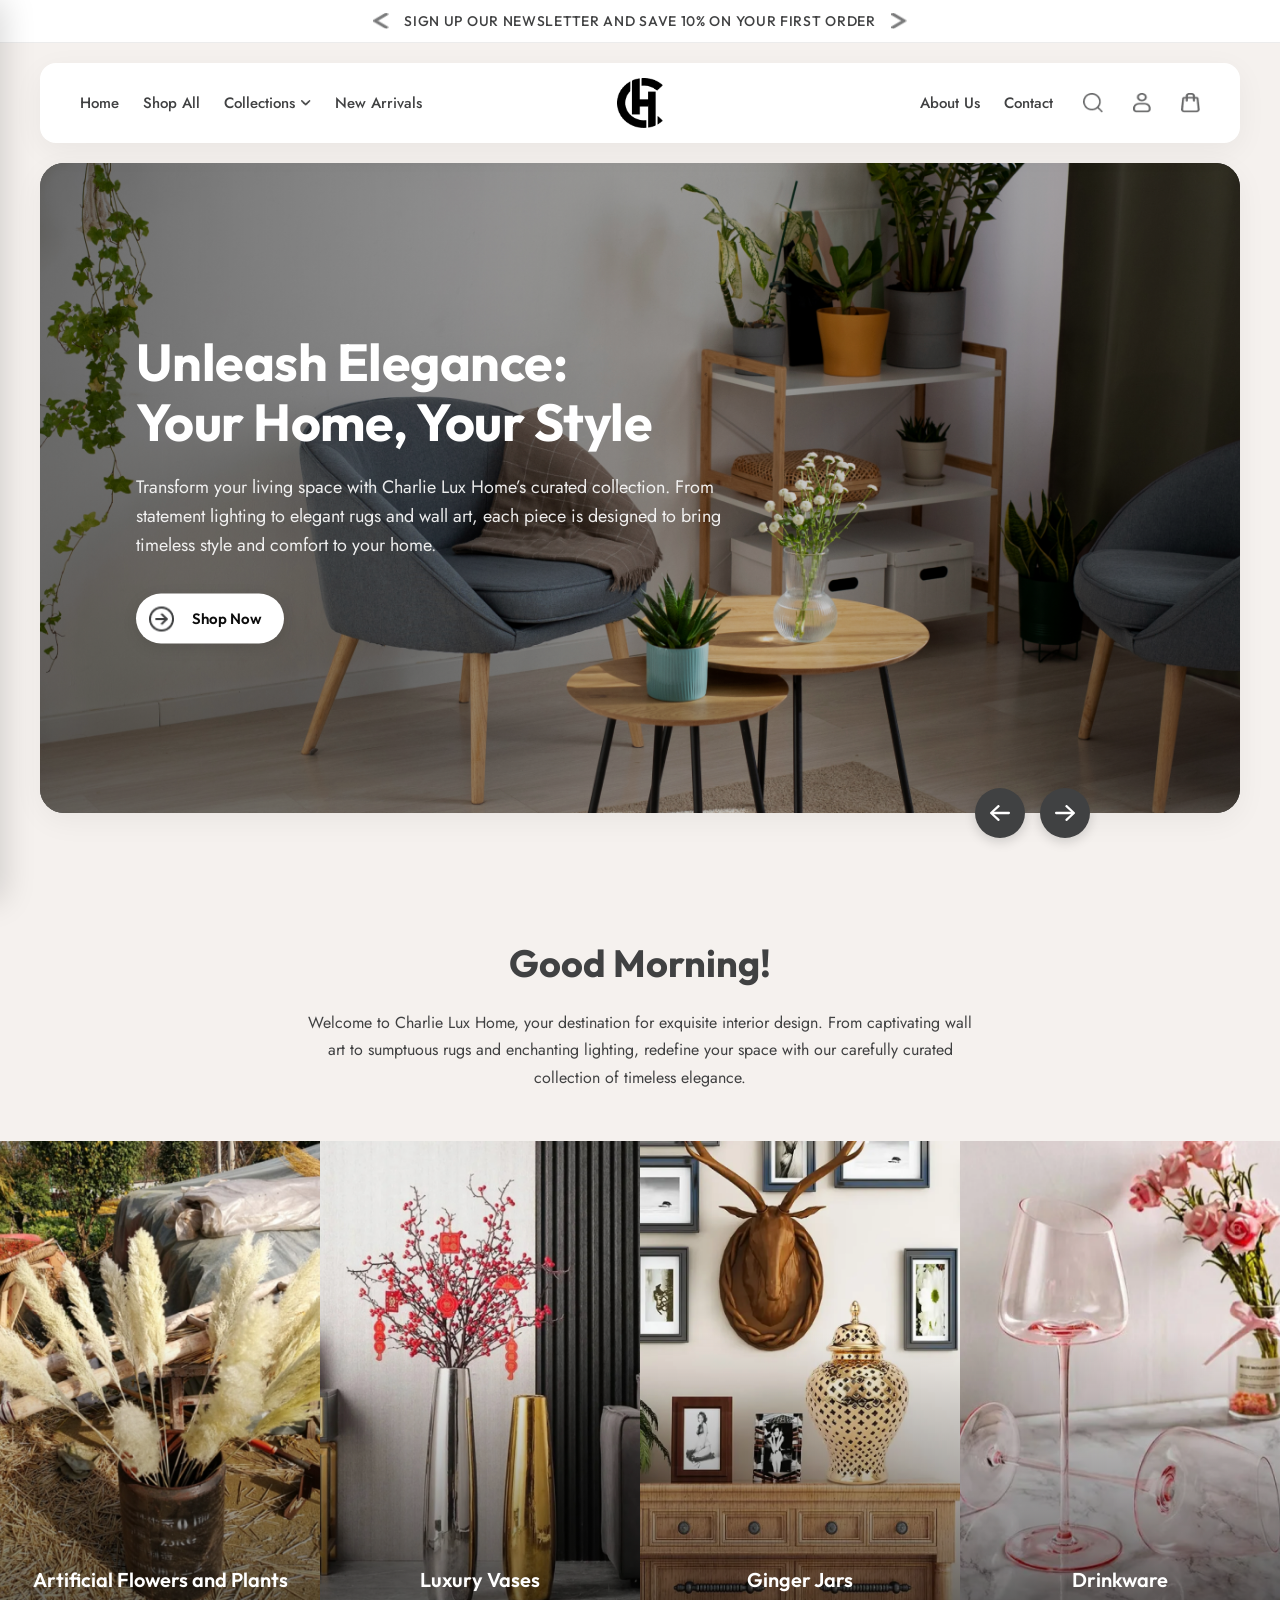
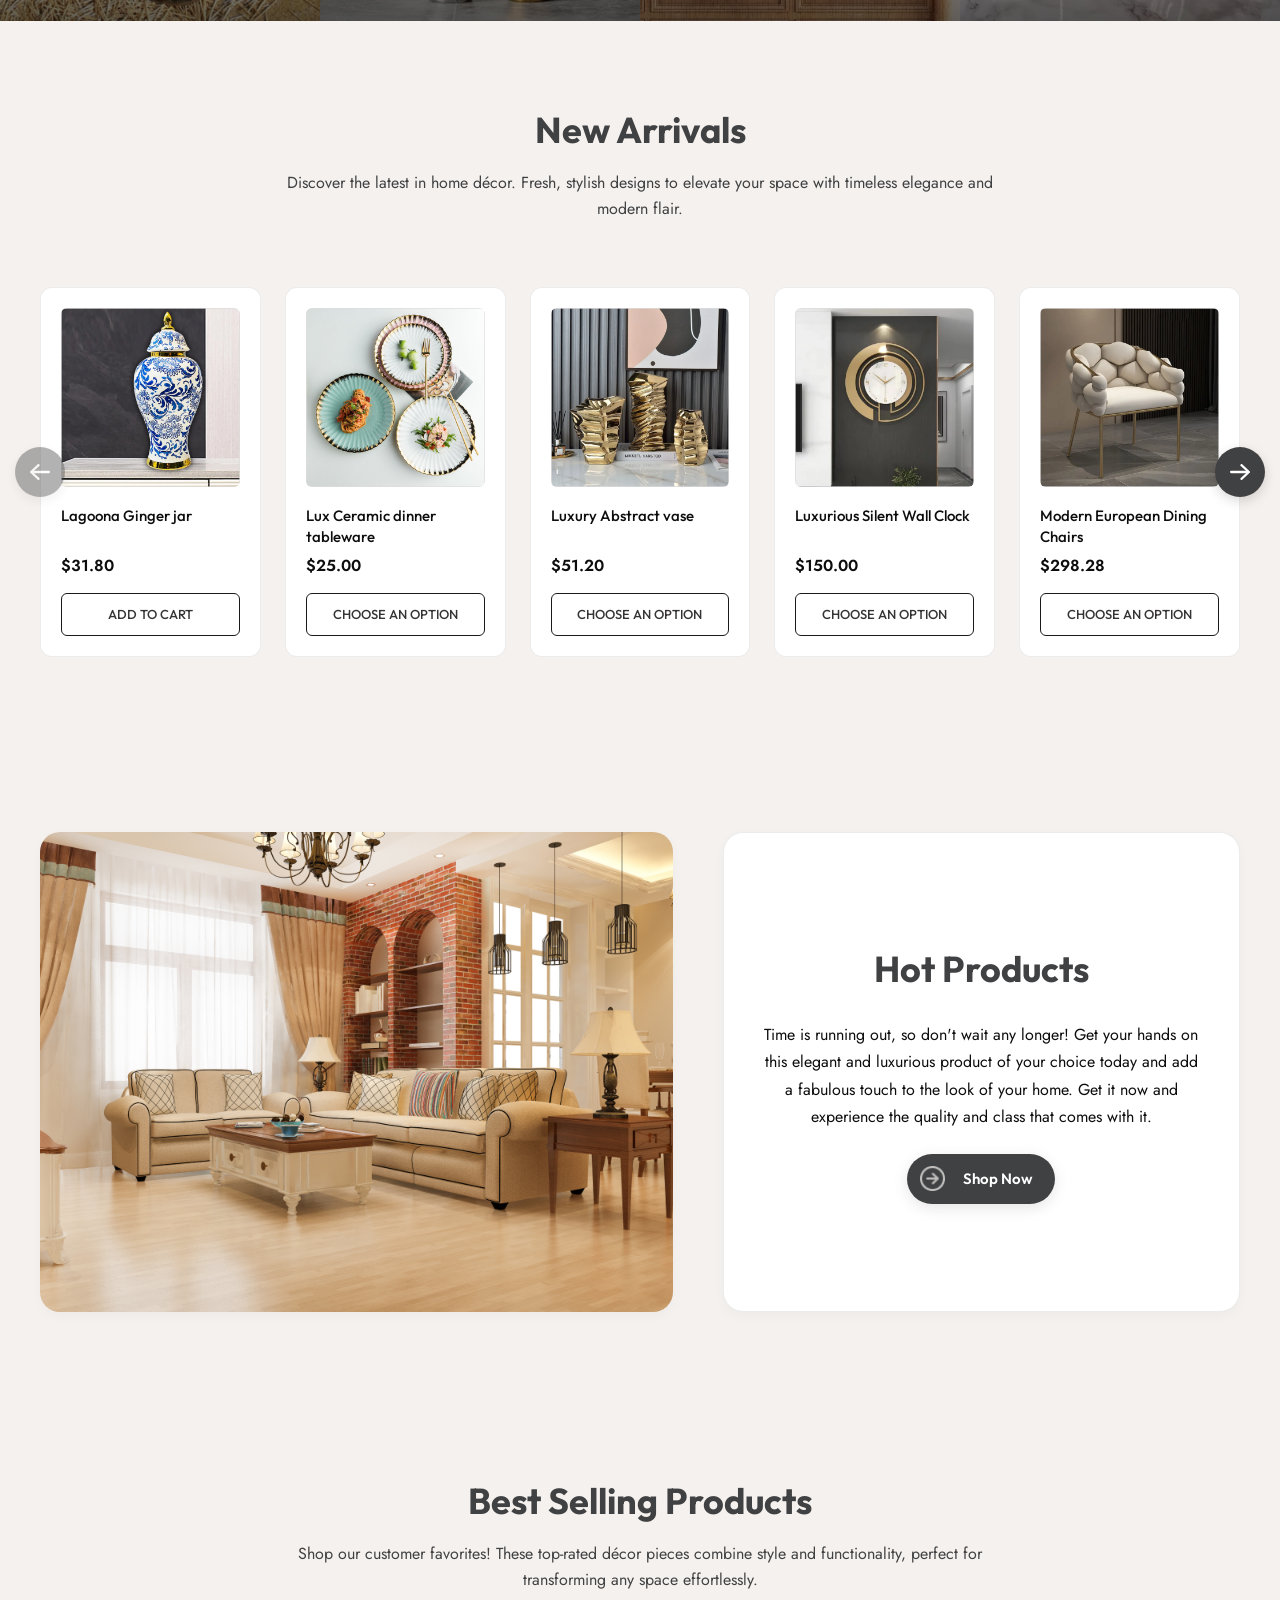
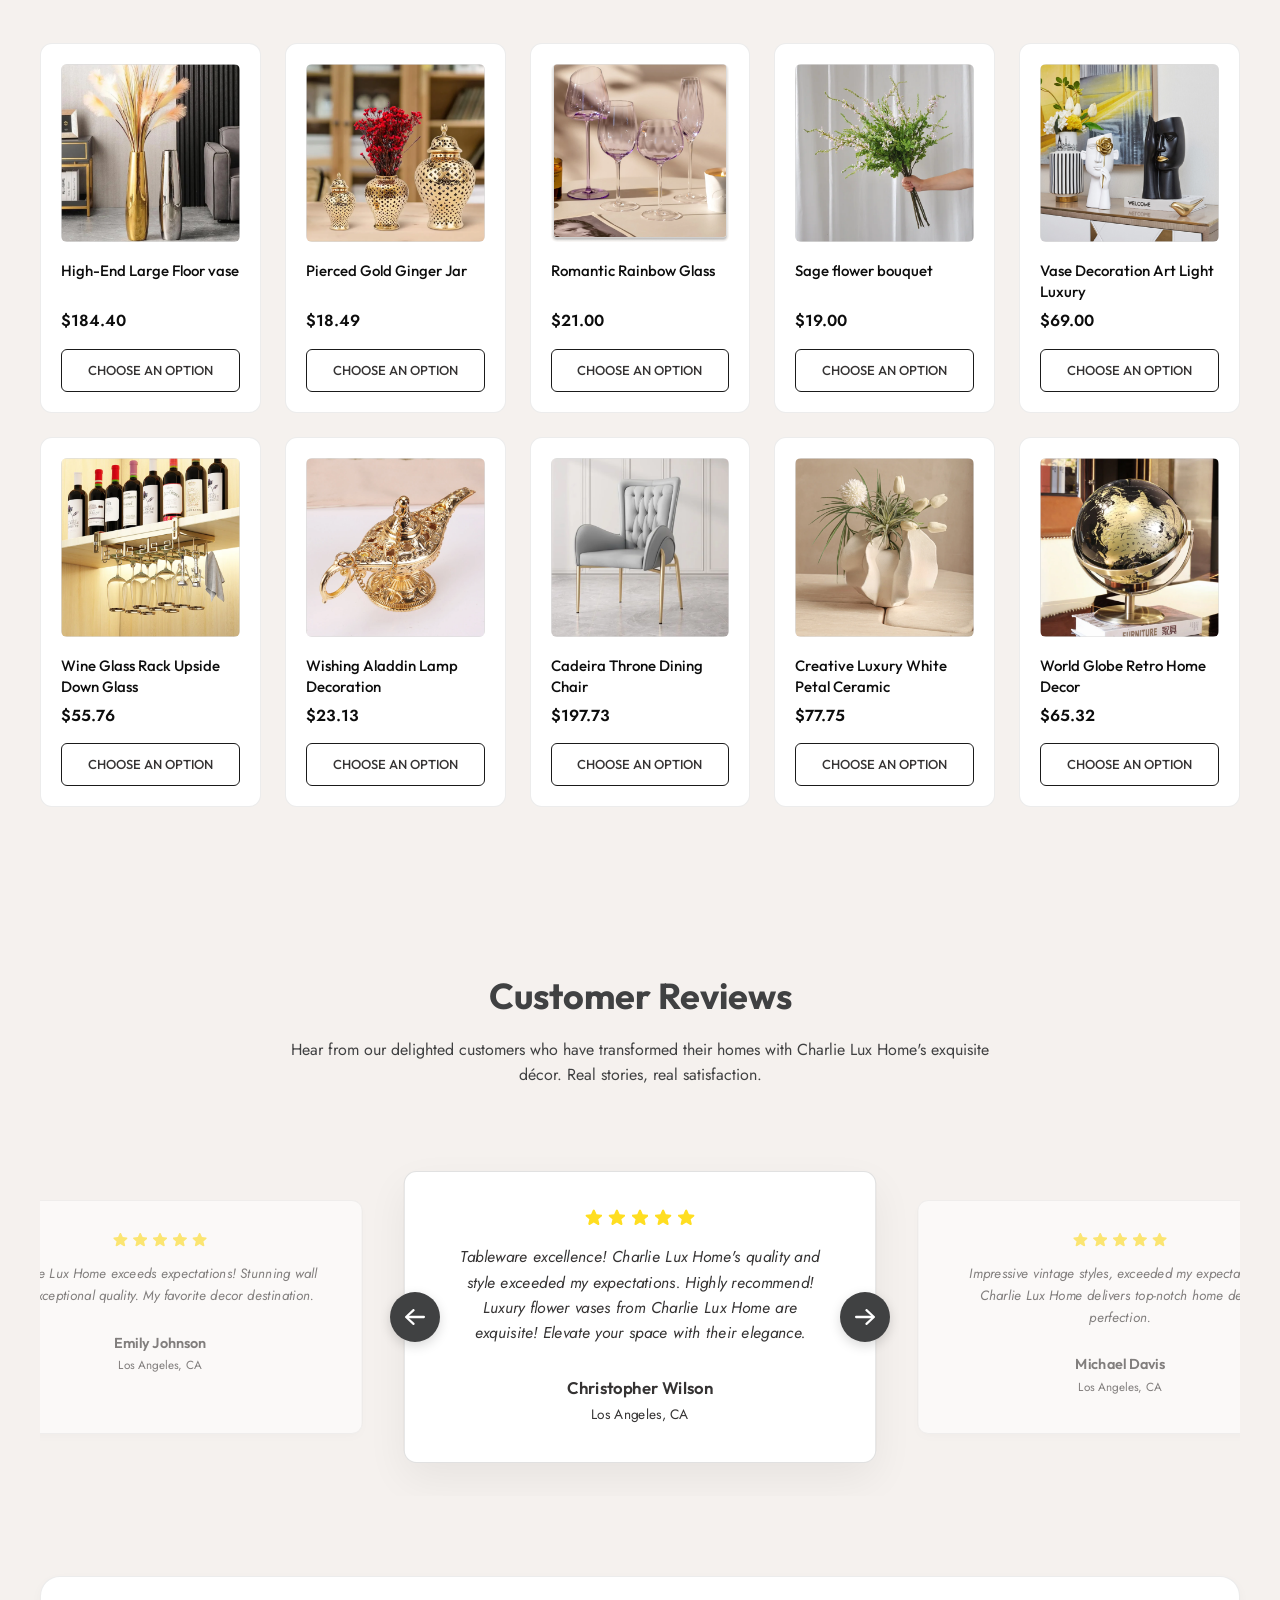
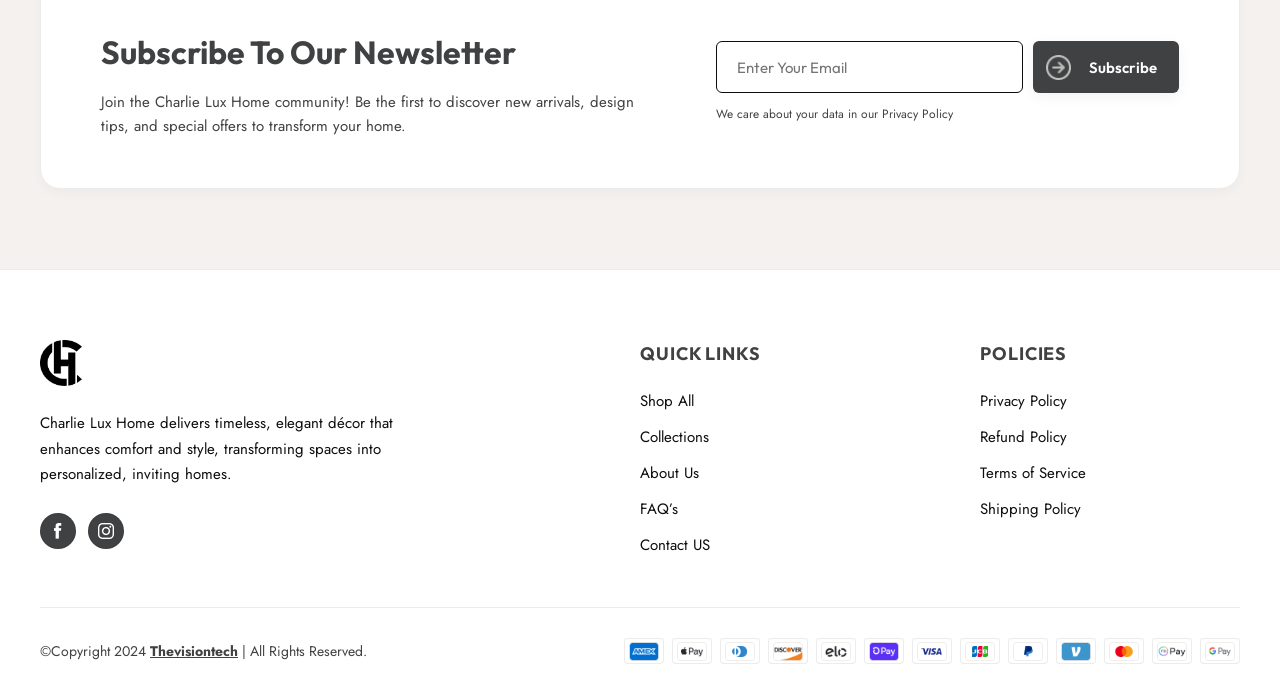
==== commit 2fbc262d: "feat: replace generic vector icons with new star SVG asset in review cards" ====
--- a/index.html
+++ b/index.html
@@ -540,11 +540,11 @@
           <div class="review-card-item review-1-152">
             <div class="content-154">
               <div class="star-159">
-                <img src="images/vector.svg" class="vector-160" alt="Star" loading="lazy" />
-                <img src="images/vector.svg" class="vector-161" alt="Star" loading="lazy" />
-                <img src="images/vector.svg" class="vector-162" alt="Star" loading="lazy" />
-                <img src="images/vector.svg" class="vector-163" alt="Star" loading="lazy" />
-                <img src="images/vector.svg" class="vector-164" alt="Star" loading="lazy" />
+                <img src="images/star.svg" class="vector-160" alt="Star" loading="lazy" />
+                <img src="images/star.svg" class="vector-161" alt="Star" loading="lazy" />
+                <img src="images/star.svg" class="vector-162" alt="Star" loading="lazy" />
+                <img src="images/star.svg" class="vector-163" alt="Star" loading="lazy" />
+                <img src="images/star.svg" class="vector-164" alt="Star" loading="lazy" />
               </div>
               <p class="text-158"><span class="text-rgb-53-51-51">Charlie Lux Home exceeds expectations! Stunning wall art, exceptional quality. My favorite decor destination.</span></p>
               <div class="author-155">
@@ -558,11 +558,11 @@
           <div class="review-card-item review-2-179">
             <div class="content-181">
               <div class="star-187">
-                <img src="images/vector.svg" class="vector-188" alt="Star" loading="lazy" />
-                <img src="images/vector.svg" class="vector-189" alt="Star" loading="lazy" />
-                <img src="images/vector.svg" class="vector-190" alt="Star" loading="lazy" />
-                <img src="images/vector.svg" class="vector-191" alt="Star" loading="lazy" />
-                <img src="images/vector.svg" class="vector-192" alt="Star" loading="lazy" />
+                <img src="images/star.svg" class="vector-188" alt="Star" loading="lazy" />
+                <img src="images/star.svg" class="vector-189" alt="Star" loading="lazy" />
+                <img src="images/star.svg" class="vector-190" alt="Star" loading="lazy" />
+                <img src="images/star.svg" class="vector-191" alt="Star" loading="lazy" />
+                <img src="images/star.svg" class="vector-192" alt="Star" loading="lazy" />
               </div>
               <p class="text-182"><span class="text-rgb-53-51-51">Tableware excellence! Charlie Lux Home's quality and style exceeded my expectations. Highly recommend! Luxury flower vases from Charlie Lux Home are exquisite! Elevate your space with their elegance.</span></p>
               <div class="author-184">
@@ -576,11 +576,11 @@
           <div class="review-card-item review-3-165">
             <div class="content-167">
               <div class="star-172">
-                <img src="images/vector.svg" class="vector-173" alt="Star" loading="lazy" />
-                <img src="images/vector.svg" class="vector-174" alt="Star" loading="lazy" />
-                <img src="images/vector.svg" class="vector-175" alt="Star" loading="lazy" />
-                <img src="images/vector.svg" class="vector-176" alt="Star" loading="lazy" />
-                <img src="images/vector.svg" class="vector-177" alt="Star" loading="lazy" />
+                <img src="images/star.svg" class="vector-173" alt="Star" loading="lazy" />
+                <img src="images/star.svg" class="vector-174" alt="Star" loading="lazy" />
+                <img src="images/star.svg" class="vector-175" alt="Star" loading="lazy" />
+                <img src="images/star.svg" class="vector-176" alt="Star" loading="lazy" />
+                <img src="images/star.svg" class="vector-177" alt="Star" loading="lazy" />
               </div>
               <p class="text-171"><span class="text-rgb-53-51-51">Impressive vintage styles, exceeded my expectations. Charlie Lux Home delivers top-notch home decor perfection.</span></p>
               <div class="author-168">
